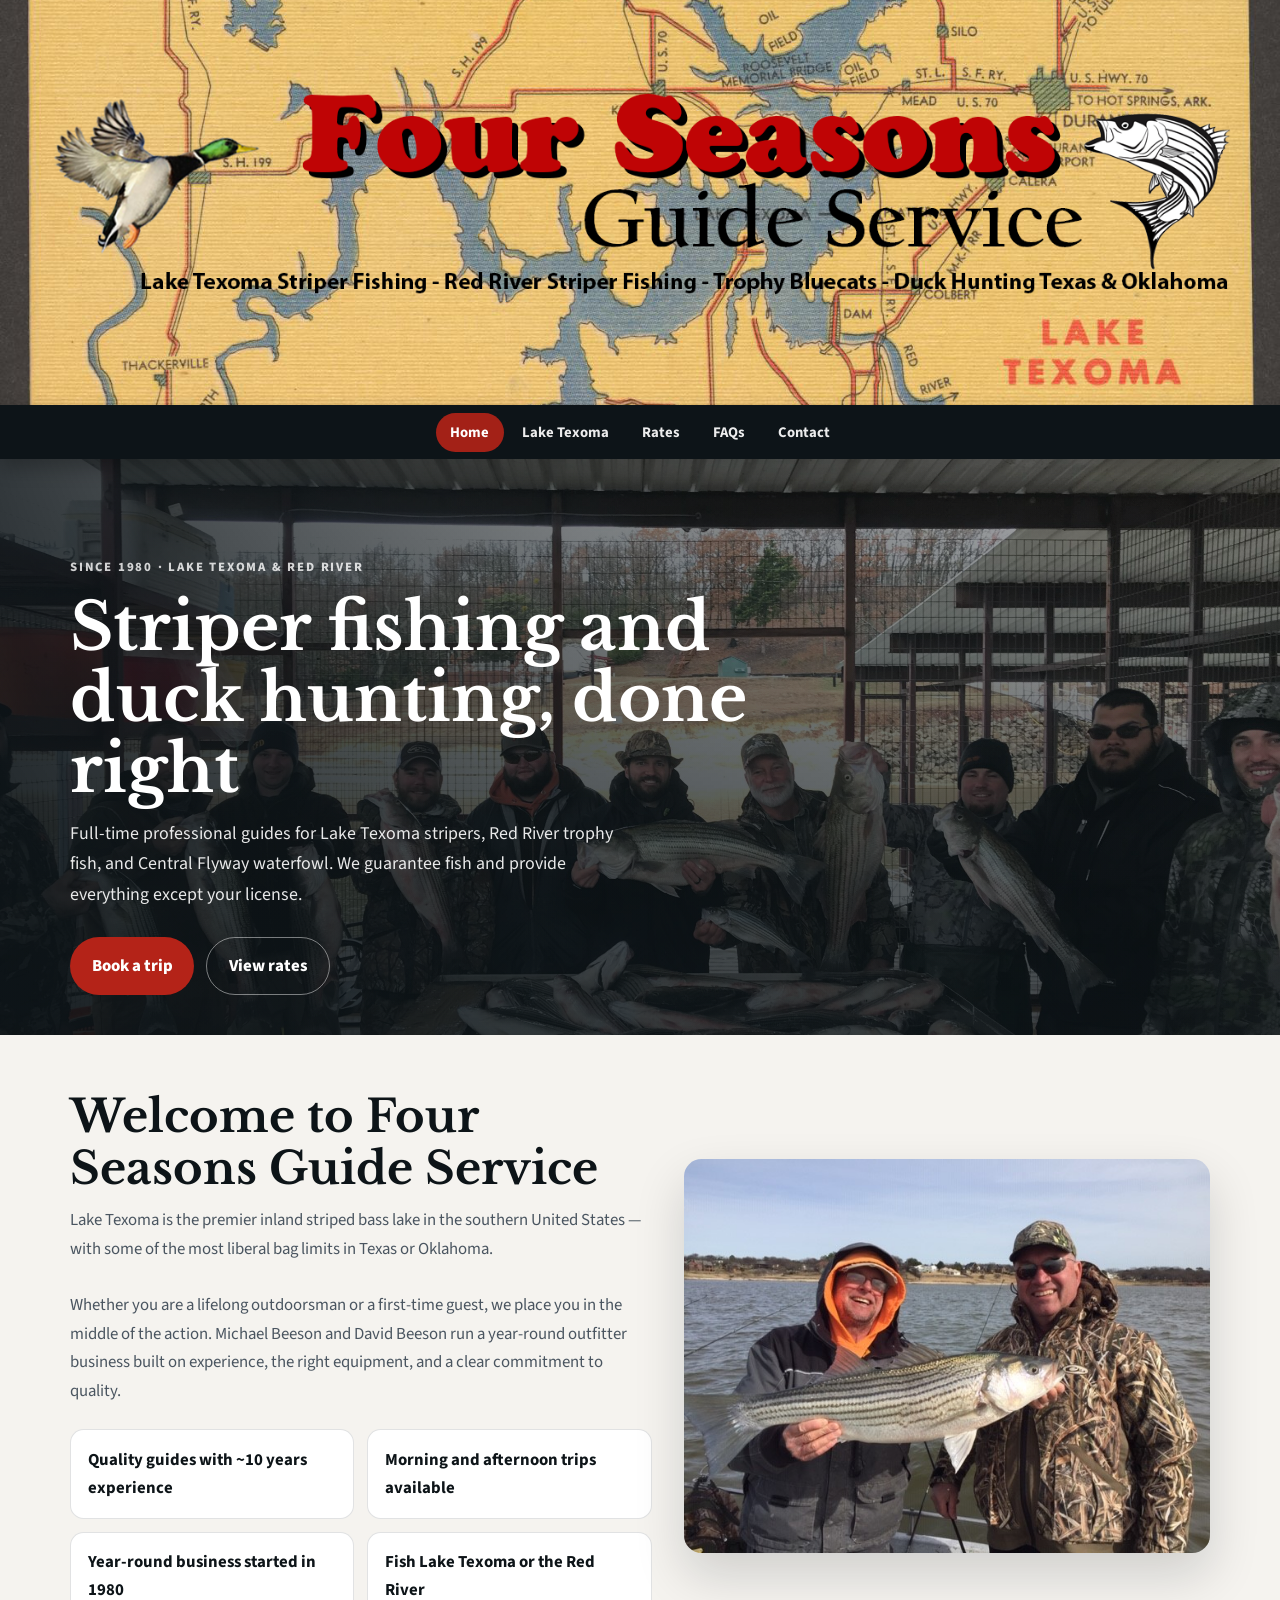
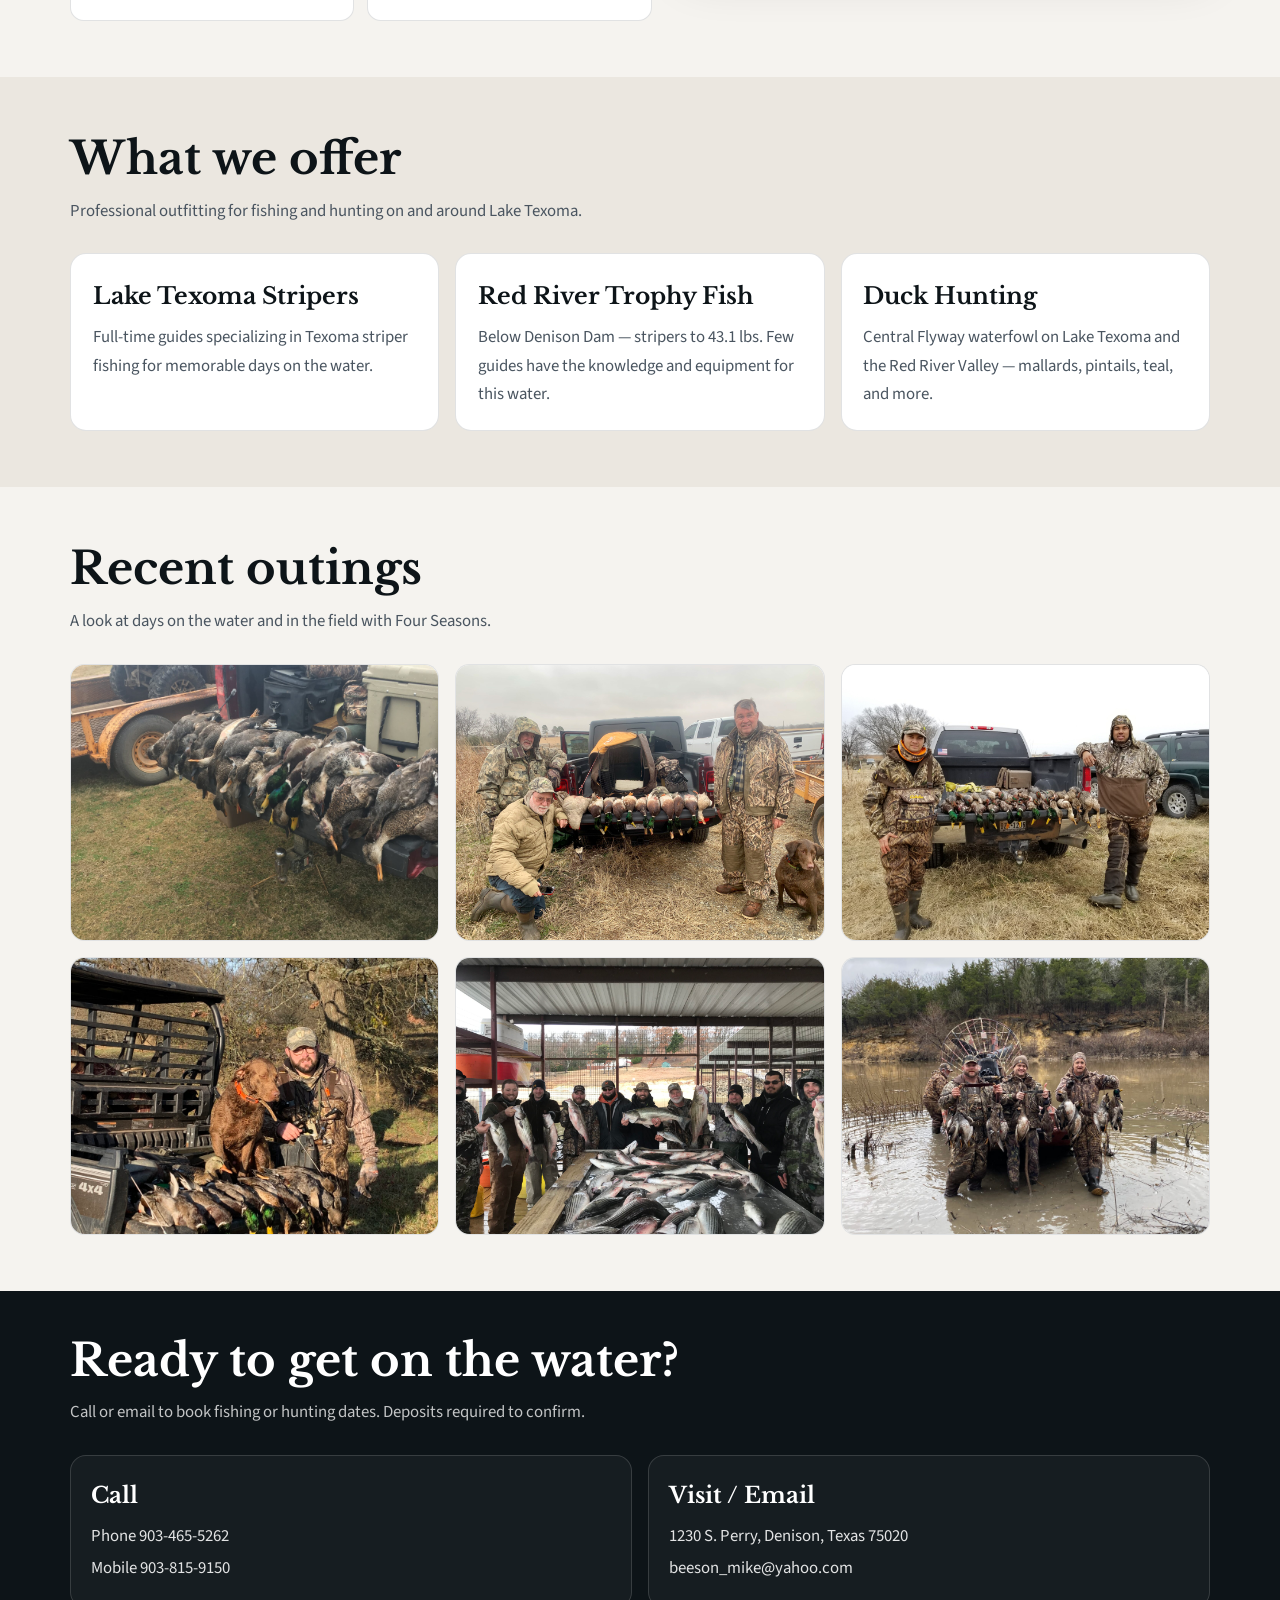
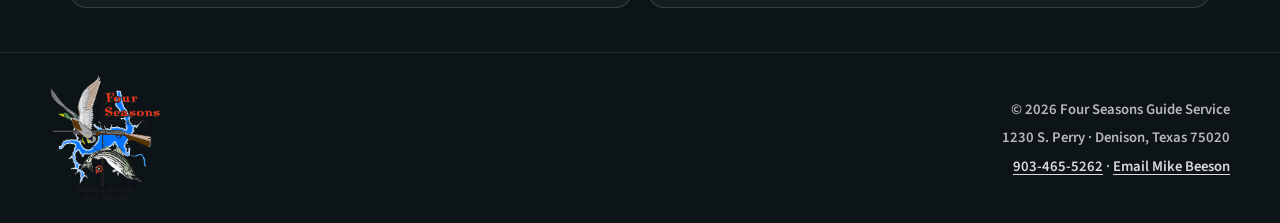
==== index.html @ 08b0959f "Switch the hero to the striper catch photo with natural headroom. The hunt group shot had faces too " ====
<!DOCTYPE html>
<html lang="en">
<head>
  <meta charset="UTF-8" />
  <meta name="viewport" content="width=device-width, initial-scale=1" />
  <title>Four Seasons Guide Service | Lake Texoma Striper Fishing</title>
  <meta name="description" content="Professional Lake Texoma striper fishing, Red River trips, trophy bluecats, and duck hunting with Four Seasons Guide Service." />
  <link rel="icon" href="images/brand/logo.png" />
  <link rel="preconnect" href="https://fonts.googleapis.com" />
  <link rel="preconnect" href="https://fonts.gstatic.com" crossorigin />
  <link href="https://fonts.googleapis.com/css2?family=Libre+Baskerville:wght@400;700&family=Source+Sans+3:wght@400;600;700;800&display=swap" rel="stylesheet" />
  <link rel="stylesheet" href="css/styles.css" />
  
</head>
<body>
    <div class="top-banner">
    <a class="header-banner" href="index.html" aria-label="Four Seasons Guide Service home">
      <img src="images/brand/Four-Seasons-Banner-Lake-copy.png" alt="Four Seasons Guide Service — Lake Texoma striper fishing, Red River, trophy bluecats, and duck hunting" />
    </a>
  </div>
  <header class="site-header">
    <div class="nav-wrap">

      <button class="nav-toggle" type="button" aria-expanded="false" aria-controls="site-nav">Menu</button>
      <nav id="site-nav" class="site-nav" aria-label="Primary">
        <a href="index.html" aria-current="page">Home</a>
<a href="lake-texoma.html">Lake Texoma</a>
<a href="rates.html">Rates</a>
<a href="faqs.html">FAQs</a>
<a href="contact.html">Contact</a>
      </nav>
    </div>
  </header>
  <main>
    <section class="hero">
      <div class="hero-media" aria-hidden="true">
        <img src="images/gallery/IMG_2172.jpg" alt="" />
      </div>
      <div class="hero-inner">
        <p class="eyebrow">Since 1980 · Lake Texoma &amp; Red River</p>
        <h1>Striper fishing and duck hunting, done right</h1>
        <p class="lede">
          Full-time professional guides for Lake Texoma stripers, Red River trophy fish,
          and Central Flyway waterfowl. We guarantee fish and provide everything except your license.
        </p>
        <div class="btn-row">
          <a class="btn btn-primary" href="contact.html">Book a trip</a>
          <a class="btn btn-ghost" href="rates.html">View rates</a>
        </div>
      </div>
    </section>

    <section class="section">
      <div class="split">
        <div>
          <div class="section-head">
            <h2>Welcome to Four Seasons Guide Service</h2>
            <p>
              Lake Texoma is the premier inland striped bass lake in the southern United States —
              with some of the most liberal bag limits in Texas or Oklahoma.
            </p>
          </div>
          <div class="prose">
            <p>
              Whether you are a lifelong outdoorsman or a first-time guest, we place you in the middle
              of the action. Michael Beeson and David Beeson run a year-round outfitter business built
              on experience, the right equipment, and a clear commitment to quality.
            </p>
          </div>
          <ul class="facts" style="margin-top:1.5rem;">
            <li>Quality guides with ~10 years experience</li>
            <li>Morning and afternoon trips available</li>
            <li>Year-round business started in 1980</li>
            <li>Fish Lake Texoma or the Red River</li>
          </ul>
        </div>
        <img src="images/gallery/Savid-Steve-and-the-15-lb-Stripper-1-8-19.jpg" alt="Anglers with a Lake Texoma striped bass" />
      </div>
    </section>

    <section class="band">
      <div class="section">
        <div class="section-head">
          <h2>What we offer</h2>
          <p>Professional outfitting for fishing and hunting on and around Lake Texoma.</p>
        </div>
        <div class="card-grid">
          <article class="card">
            <h3>Lake Texoma Stripers</h3>
            <p>Full-time guides specializing in Texoma striper fishing for memorable days on the water.</p>
          </article>
          <article class="card">
            <h3>Red River Trophy Fish</h3>
            <p>Below Denison Dam — stripers to 43.1 lbs. Few guides have the knowledge and equipment for this water.</p>
          </article>
          <article class="card">
            <h3>Duck Hunting</h3>
            <p>Central Flyway waterfowl on Lake Texoma and the Red River Valley — mallards, pintails, teal, and more.</p>
          </article>
        </div>
      </div>
    </section>

    <section class="section">
      <div class="section-head">
        <h2>Recent outings</h2>
        <p>A look at days on the water and in the field with Four Seasons.</p>
      </div>
      <div class="gallery-grid">
        <figure class="gallery-item"><img src="images/gallery/IMG_2741.jpg" alt="Duck harvest on a truck tailgate" /></figure>
        <figure class="gallery-item"><img src="images/gallery/IMG_2720.jpg" alt="Hunters with ducks and retrieving dog" /></figure>
        <figure class="gallery-item"><img src="images/gallery/20171230_110635.jpg" alt="Successful mallard hunt with guides" /></figure>
        <figure class="gallery-item"><img src="images/gallery/IMG_2647.jpg" alt="Four Seasons guided outing" /></figure>
        <figure class="gallery-item"><img src="images/gallery/IMG_2172.jpg" alt="Fishing and hunting clients on a trip" /></figure>
        <figure class="gallery-item"><img src="images/gallery/IMG_2254.jpg" alt="Clients during a guided adventure" /></figure>
      </div>
    </section>

    <section class="contact-band">
      <div class="section">
        <div class="section-head">
          <h2>Ready to get on the water?</h2>
          <p>Call or email to book fishing or hunting dates. Deposits required to confirm.</p>
        </div>
        <div class="contact-grid">
          <div class="contact-card">
            <h3>Call</h3>
            <a href="tel:+19034655262">Phone 903-465-5262</a>
            <a href="tel:+19038159150">Mobile 903-815-9150</a>
          </div>
          <div class="contact-card">
            <h3>Visit / Email</h3>
            <p>1230 S. Perry, Denison, Texas 75020</p>
            <a href="mailto:beeson_mike@yahoo.com">beeson_mike@yahoo.com</a>
          </div>
        </div>
      </div>
    </section>

  </main>
  <footer class="site-footer">
    <div class="footer-inner">
      <a class="footer-brand" href="index.html" aria-label="Four Seasons Guide Service home">
        <img src="images/brand/logo.png" alt="Four Seasons Guide Service" />
      </a>
      <div class="footer-meta">
        <p>&copy; <span class="year"></span> Four Seasons Guide Service</p>
        <p>1230 S. Perry · Denison, Texas 75020</p>
        <p><a href="tel:+19034655262">903-465-5262</a> · <a href="mailto:beeson_mike@yahoo.com">Email Mike Beeson</a></p>
      </div>
    </div>
  </footer>
  <script src="js/main.js"></script>
  <script>document.querySelectorAll('.year').forEach(el => el.textContent = new Date().getFullYear());</script>
</body>
</html>
---- css/styles.css ----
:root {
  --ink: #0d1418;
  --ink-soft: #4a5560;
  --paper: #f5f3ef;
  --mist: #ebe7e0;
  --lake: #1c4d6e;
  --lake-bright: #2b6f96;
  --reed: #8b5a2b;
  --brand-red: #b42318;
  --line: rgba(13, 20, 24, 0.12);
  --shadow: 0 22px 50px rgba(13, 20, 24, 0.16);
  --font-display: "Libre Baskerville", Georgia, serif;
  --font-body: "Source Sans 3", "Segoe UI", sans-serif;
}

*,
*::before,
*::after { box-sizing: border-box; }

html { scroll-behavior: smooth; }

body {
  margin: 0;
  color: var(--ink);
  background: var(--paper);
  font-family: var(--font-body);
  font-size: 1.05rem;
  line-height: 1.7;
}

img { max-width: 100%; height: auto; display: block; }

a { color: var(--lake); text-underline-offset: 0.18em; }
a:hover { color: var(--brand-red); }

.top-banner {
  background: #1a150e;
  line-height: 0;
}

.header-banner {
  display: block;
  line-height: 0;
}

.header-banner img {
  width: 100%;
  height: auto;
  display: block;
}

.site-header {
  position: sticky;
  top: 0;
  z-index: 40;
  background: var(--ink);
  box-shadow: 0 8px 20px rgba(0, 0, 0, 0.28);
}

.nav-wrap {
  max-width: 1180px;
  margin: 0 auto;
  padding: 0.45rem 1.25rem;
  display: flex;
  align-items: center;
  justify-content: center;
  gap: 1rem;
}

.nav-toggle {
  display: none;
  border: 1px solid rgba(255, 255, 255, 0.4);
  background: rgba(0, 0, 0, 0.45);
  color: white;
  border-radius: 999px;
  padding: 0.45rem 0.9rem;
  font: inherit;
  font-weight: 700;
  cursor: pointer;
}

.site-nav {
  display: flex;
  flex-wrap: wrap;
  gap: 0.25rem;
  align-items: center;
  justify-content: center;
}

.site-nav a {
  color: rgba(255, 255, 255, 0.92);
  text-decoration: none;
  font-size: 0.92rem;
  font-weight: 700;
  padding: 0.45rem 0.9rem;
  border-radius: 999px;
}

.site-nav a:hover,
.site-nav a[aria-current="page"] {
  color: #fff;
  background: rgba(180, 35, 24, 0.9);
}

.hero {
  position: relative;
  min-height: 64vh;
  display: grid;
  align-items: end;
  color: white;
  overflow: hidden;
  background: var(--ink);
}

.hero-media { position: absolute; inset: 0; }

.hero-media img {
  width: 100%;
  height: 100%;
  object-fit: cover;
  object-position: center 42%;
  transform-origin: center 45%;
  animation: slow-zoom 18s ease-out forwards;
}

.hero-media::after {
  content: "";
  position: absolute;
  inset: 0;
  background:
    linear-gradient(90deg, rgba(13, 20, 24, 0.82) 0%, rgba(13, 20, 24, 0.45) 45%, rgba(13, 20, 24, 0.18) 100%),
    linear-gradient(180deg, rgba(13, 20, 24, 0.12) 0%, rgba(13, 20, 24, 0.72) 100%);
}

.hero-inner {
  position: relative;
  z-index: 1;
  max-width: 1180px;
  width: 100%;
  margin: 0 auto;
  padding: 2.25rem 1.25rem 2.5rem;
  animation: rise 0.9s ease both;
}

.eyebrow {
  margin: 0 0 0.85rem;
  font-size: 0.8rem;
  font-weight: 800;
  letter-spacing: 0.14em;
  text-transform: uppercase;
  color: rgba(255, 255, 255, 0.8);
}

.hero h1 {
  margin: 0 0 0.9rem;
  font-family: var(--font-display);
  font-size: clamp(2.3rem, 5.2vw, 4.1rem);
  line-height: 1.08;
  max-width: 14ch;
}

.hero .lede {
  margin: 0 0 1.7rem;
  max-width: 36rem;
  font-size: 1.12rem;
  color: rgba(255, 255, 255, 0.9);
}

.btn-row { display: flex; flex-wrap: wrap; gap: 0.75rem; }

.btn {
  display: inline-flex;
  align-items: center;
  justify-content: center;
  padding: 0.85rem 1.35rem;
  border-radius: 999px;
  font-weight: 800;
  text-decoration: none;
  transition: transform 0.2s ease, background 0.2s ease;
}

.btn:hover { transform: translateY(-1px); }

.btn-primary {
  background: var(--brand-red);
  color: white;
}

.btn-primary:hover { background: #961d14; color: white; }

.btn-ghost {
  border: 1px solid rgba(255, 255, 255, 0.45);
  color: white;
}

.btn-ghost:hover { background: rgba(255, 255, 255, 0.08); color: white; }

.section {
  max-width: 1180px;
  margin: 0 auto;
  padding: 3.5rem 1.25rem;
}

.band { background: var(--mist); }

.section-head { max-width: 40rem; margin-bottom: 1.75rem; }

.section-head h2,
.page-hero h1 {
  margin: 0 0 0.75rem;
  font-family: var(--font-display);
  font-size: clamp(1.9rem, 3.8vw, 2.8rem);
  line-height: 1.15;
  color: var(--ink);
}

.section-head p,
.page-hero p {
  margin: 0;
  color: var(--ink-soft);
}

.page-hero {
  max-width: 1180px;
  margin: 0 auto;
  padding: 2.25rem 1.25rem 0.75rem;
}

.prose p { margin: 0 0 1.1rem; color: var(--ink-soft); }
.prose p:last-child { margin-bottom: 0; }

.split {
  display: grid;
  grid-template-columns: 1.05fr 0.95fr;
  gap: 2rem;
  align-items: center;
}

.split img {
  width: 100%;
  min-height: 340px;
  object-fit: cover;
  border-radius: 1.1rem;
  box-shadow: var(--shadow);
}

.card-grid,
.gallery-grid,
.rate-grid {
  display: grid;
  gap: 1rem;
}

.card-grid { grid-template-columns: repeat(3, 1fr); }
.gallery-grid { grid-template-columns: repeat(3, 1fr); }
.rate-grid { grid-template-columns: repeat(3, 1fr); }

.card {
  background: white;
  border: 1px solid var(--line);
  border-radius: 1rem;
  padding: 1.35rem;
}

.card h3 {
  margin: 0 0 0.5rem;
  font-family: var(--font-display);
  font-size: 1.45rem;
}

.card p { margin: 0; color: var(--ink-soft); }

.facts {
  display: grid;
  grid-template-columns: repeat(2, 1fr);
  gap: 0.8rem;
  margin: 0;
  padding: 0;
  list-style: none;
}

.facts li {
  background: white;
  border: 1px solid var(--line);
  border-radius: 0.85rem;
  padding: 0.95rem 1.05rem;
  font-weight: 700;
  color: var(--ink);
}

.rate-card {
  background: white;
  border: 1px solid var(--line);
  border-radius: 1rem;
  padding: 1.35rem;
}

.rate-card h3 {
  margin: 0 0 0.75rem;
  font-family: var(--font-display);
  font-size: 1.5rem;
}

.rate-table {
  width: 100%;
  border-collapse: collapse;
  font-size: 0.98rem;
}

.rate-table th,
.rate-table td {
  text-align: left;
  padding: 0.55rem 0;
  border-bottom: 1px solid var(--line);
}

.rate-table th { color: var(--ink-soft); font-weight: 700; }
.rate-table td:last-child,
.rate-table th:last-child { text-align: right; font-weight: 800; }

.gallery-item {
  margin: 0;
  overflow: hidden;
  border-radius: 0.9rem;
  border: 1px solid var(--line);
  background: white;
}

.gallery-item img {
  width: 100%;
  aspect-ratio: 4 / 3;
  object-fit: cover;
}

.contact-band {
  background: var(--ink);
  color: white;
}

.contact-band .section {
  padding-top: 2.75rem;
  padding-bottom: 2.75rem;
}

.contact-band .section-head h2 { color: white; }
.contact-band .section-head p { color: rgba(255, 255, 255, 0.75); }

.contact-grid {
  display: grid;
  grid-template-columns: repeat(2, 1fr);
  gap: 1rem;
}

.contact-card {
  border: 1px solid rgba(255, 255, 255, 0.14);
  border-radius: 1rem;
  padding: 1.25rem;
  background: rgba(255, 255, 255, 0.04);
}

.contact-card h3 {
  margin: 0 0 0.5rem;
  font-family: var(--font-display);
  font-size: 1.4rem;
}

.contact-card a,
.contact-card p {
  display: block;
  margin: 0.25rem 0;
  color: rgba(255, 255, 255, 0.88);
  text-decoration: none;
}

.contact-card a:hover { color: #ffb4ae; }

.site-footer {
  background: var(--ink);
  color: rgba(255, 255, 255, 0.7);
  padding: 1.35rem 1.25rem;
  border-top: 1px solid rgba(255, 255, 255, 0.08);
}

.footer-inner {
  max-width: 1180px;
  margin: 0 auto;
  display: flex;
  flex-wrap: wrap;
  align-items: center;
  justify-content: space-between;
  gap: 1rem;
}

.footer-brand img {
  width: min(110px, 42vw);
  height: auto;
}

.footer-meta {
  text-align: right;
  font-size: 0.92rem;
  font-weight: 600;
}

.footer-meta p { margin: 0.2rem 0; }
.footer-meta a { color: rgba(255, 255, 255, 0.85); }

.note {
  margin-top: 1.25rem;
  color: var(--ink-soft);
  font-size: 0.95rem;
}

@keyframes rise {
  from { opacity: 0; transform: translateY(16px); }
  to { opacity: 1; transform: translateY(0); }
}

@keyframes slow-zoom {
  from { transform: scale(1); }
  to { transform: scale(1.04); }
}

@media (max-width: 960px) {
  .split,
  .card-grid,
  .gallery-grid,
  .rate-grid,
  .contact-grid,
  .facts { grid-template-columns: 1fr; }
}

@media (max-width: 720px) {
  .nav-toggle { display: inline-flex; }
  .nav-wrap { justify-content: flex-end; }
  .site-nav {
    display: none;
    width: 100%;
    flex-direction: column;
    align-items: stretch;
    gap: 0.35rem;
    padding: 0.35rem 0 0.15rem;
  }
  .site-nav.is-open { display: flex; }
  .site-nav a { border-radius: 0.55rem; text-align: center; }
  .footer-meta { text-align: left; }
  .hero-inner { padding: 1.75rem 1.15rem 2rem; }
  .hero { min-height: 56vh; }
}
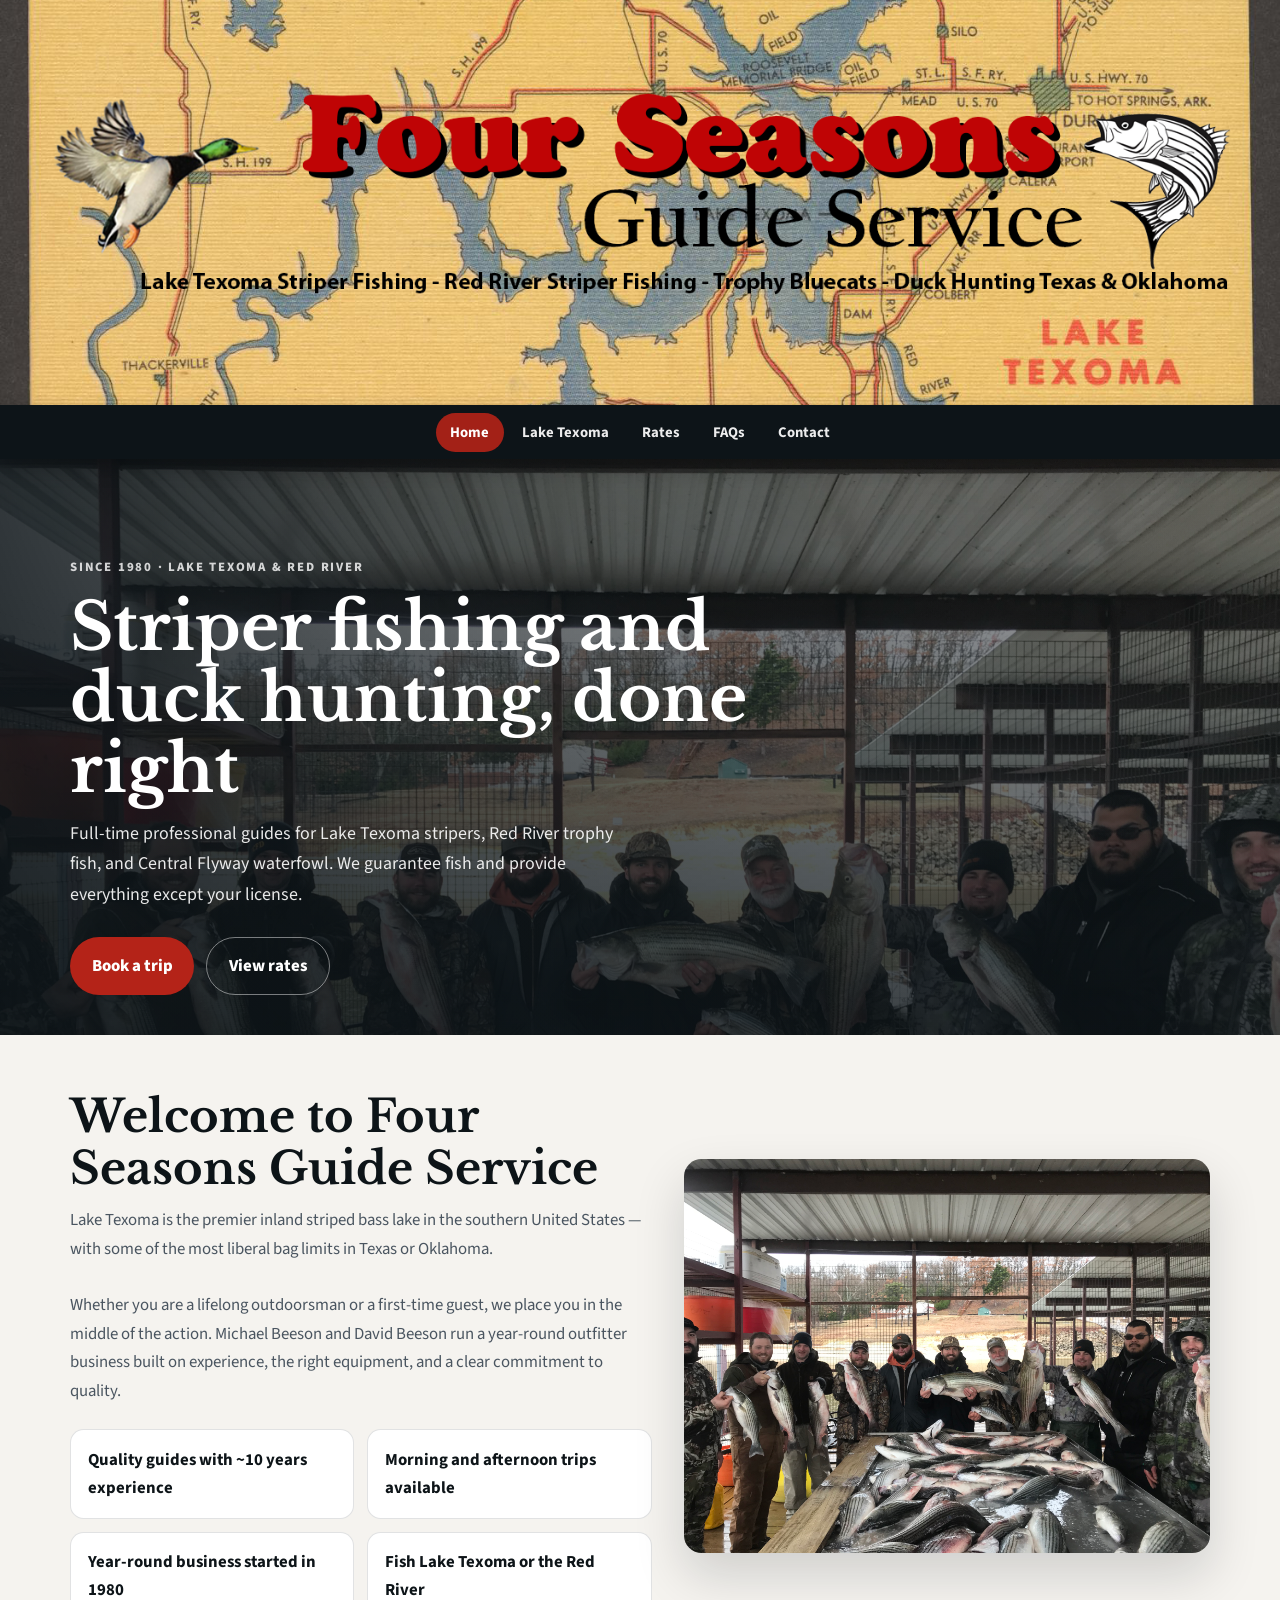
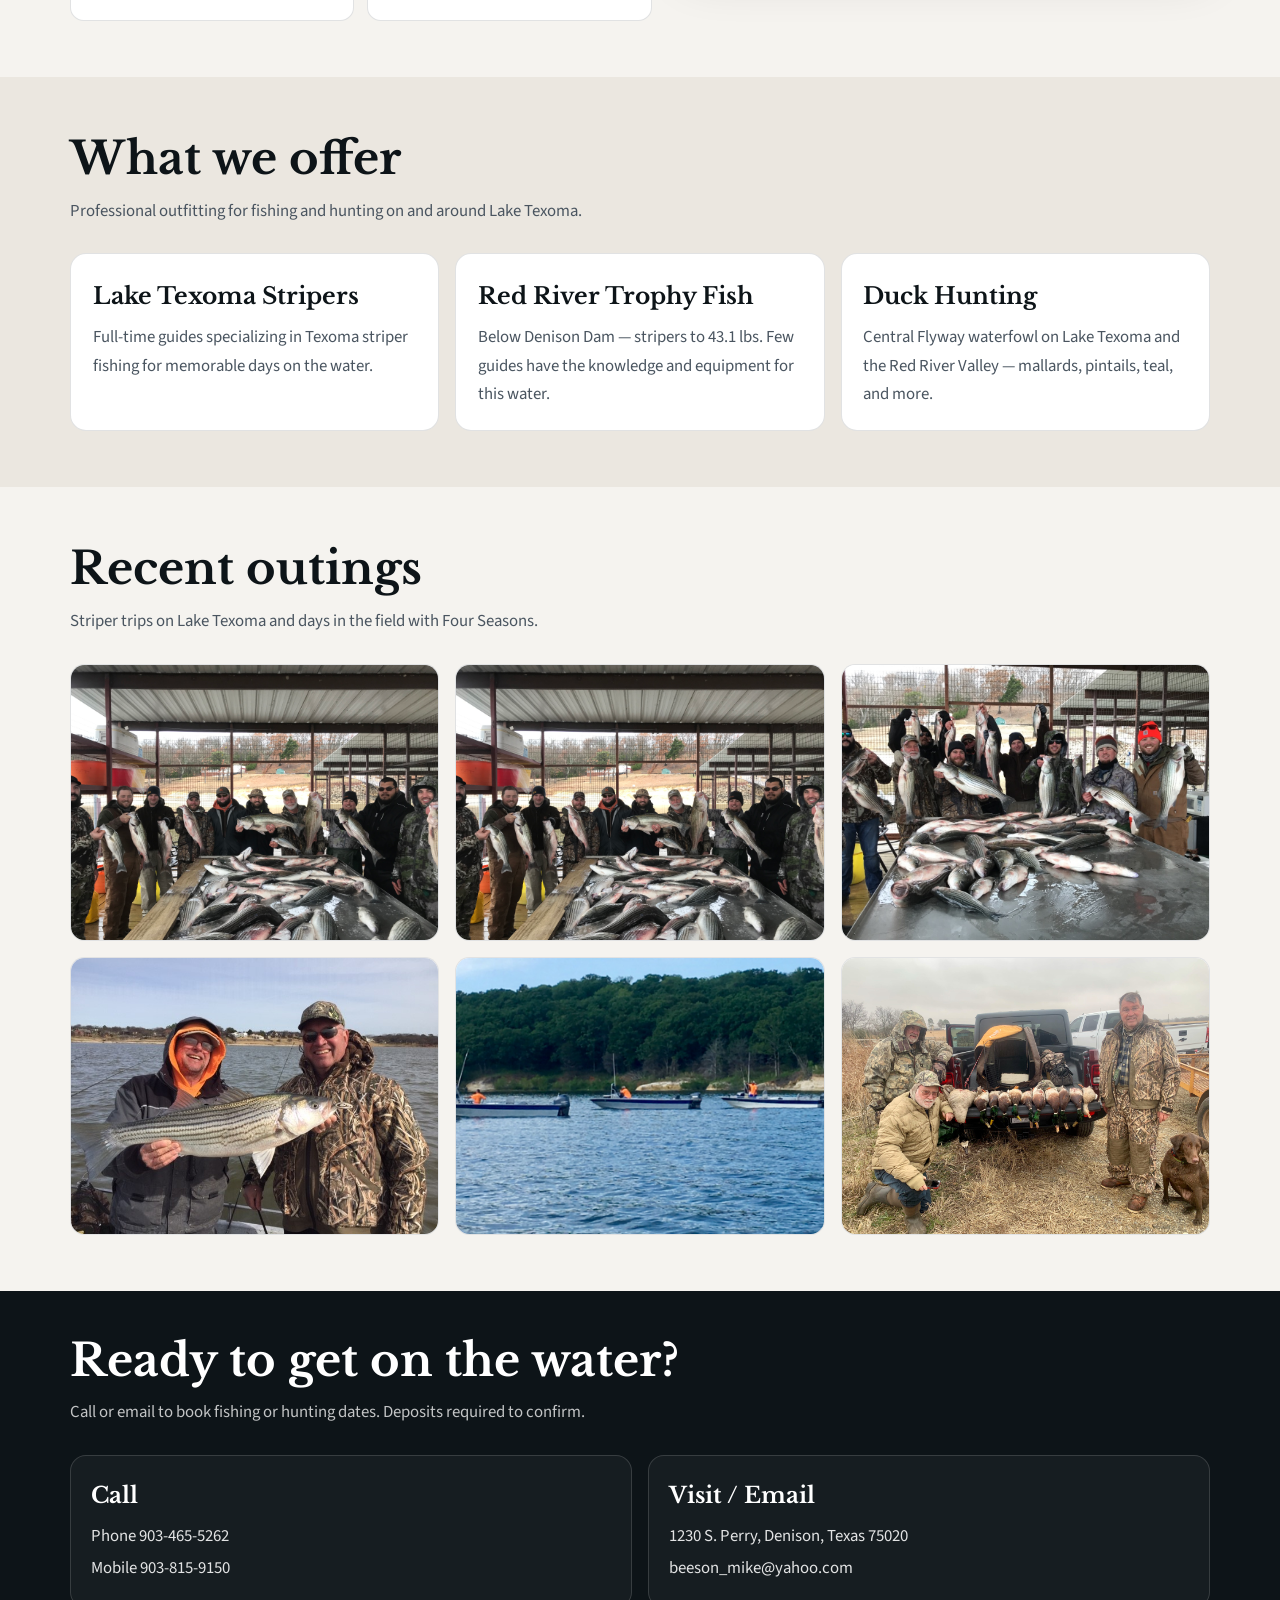
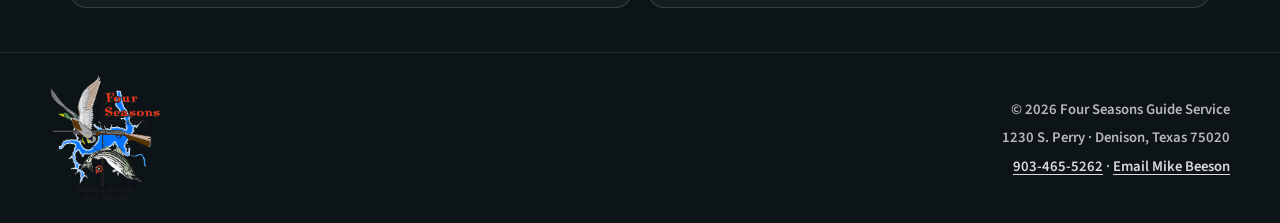
==== commit bf885a91: "Feature fishing photos from the live site across key pages. Refresh full-res striper shots and lead " ====
--- a/index.html
+++ b/index.html
@@ -74,7 +74,7 @@
             <li>Fish Lake Texoma or the Red River</li>
           </ul>
         </div>
-        <img src="images/gallery/Savid-Steve-and-the-15-lb-Stripper-1-8-19.jpg" alt="Anglers with a Lake Texoma striped bass" />
+        <img src="images/gallery/IMG_2172-2.jpg" alt="Guided Lake Texoma striper catch at the cleaning station" />
       </div>
     </section>
 
@@ -104,15 +104,15 @@
     <section class="section">
       <div class="section-head">
         <h2>Recent outings</h2>
-        <p>A look at days on the water and in the field with Four Seasons.</p>
+        <p>Striper trips on Lake Texoma and days in the field with Four Seasons.</p>
       </div>
       <div class="gallery-grid">
-        <figure class="gallery-item"><img src="images/gallery/IMG_2741.jpg" alt="Duck harvest on a truck tailgate" /></figure>
-        <figure class="gallery-item"><img src="images/gallery/IMG_2720.jpg" alt="Hunters with ducks and retrieving dog" /></figure>
-        <figure class="gallery-item"><img src="images/gallery/20171230_110635.jpg" alt="Successful mallard hunt with guides" /></figure>
-        <figure class="gallery-item"><img src="images/gallery/IMG_2647.jpg" alt="Four Seasons guided outing" /></figure>
-        <figure class="gallery-item"><img src="images/gallery/IMG_2172.jpg" alt="Fishing and hunting clients on a trip" /></figure>
-        <figure class="gallery-item"><img src="images/gallery/IMG_2254.jpg" alt="Clients during a guided adventure" /></figure>
+        <figure class="gallery-item"><img src="images/gallery/IMG_2172-1.jpg" alt="Group striper catch with Four Seasons guides" /></figure>
+        <figure class="gallery-item"><img src="images/gallery/IMG_2172-2.jpg" alt="Lake Texoma striped bass on the cleaning table" /></figure>
+        <figure class="gallery-item"><img src="images/gallery/IMG_2173.jpg" alt="Anglers holding up Texoma stripers" /></figure>
+        <figure class="gallery-item"><img src="images/gallery/Savid-Steve-and-the-15-lb-Stripper-1-8-19.jpg" alt="Trophy Lake Texoma striped bass in the boat" /></figure>
+        <figure class="gallery-item"><img src="images/gallery/IMG_1425.jpg" alt="Guide boats running on Lake Texoma" /></figure>
+        <figure class="gallery-item"><img src="images/gallery/IMG_2720.jpg" alt="Duck hunt with Four Seasons guides" /></figure>
       </div>
     </section>
 
--- a/css/styles.css
+++ b/css/styles.css
@@ -118,8 +118,8 @@
   width: 100%;
   height: 100%;
   object-fit: cover;
-  object-position: center 42%;
-  transform-origin: center 45%;
+  object-position: center 18%;
+  transform-origin: center 20%;
   animation: slow-zoom 18s ease-out forwards;
 }
 
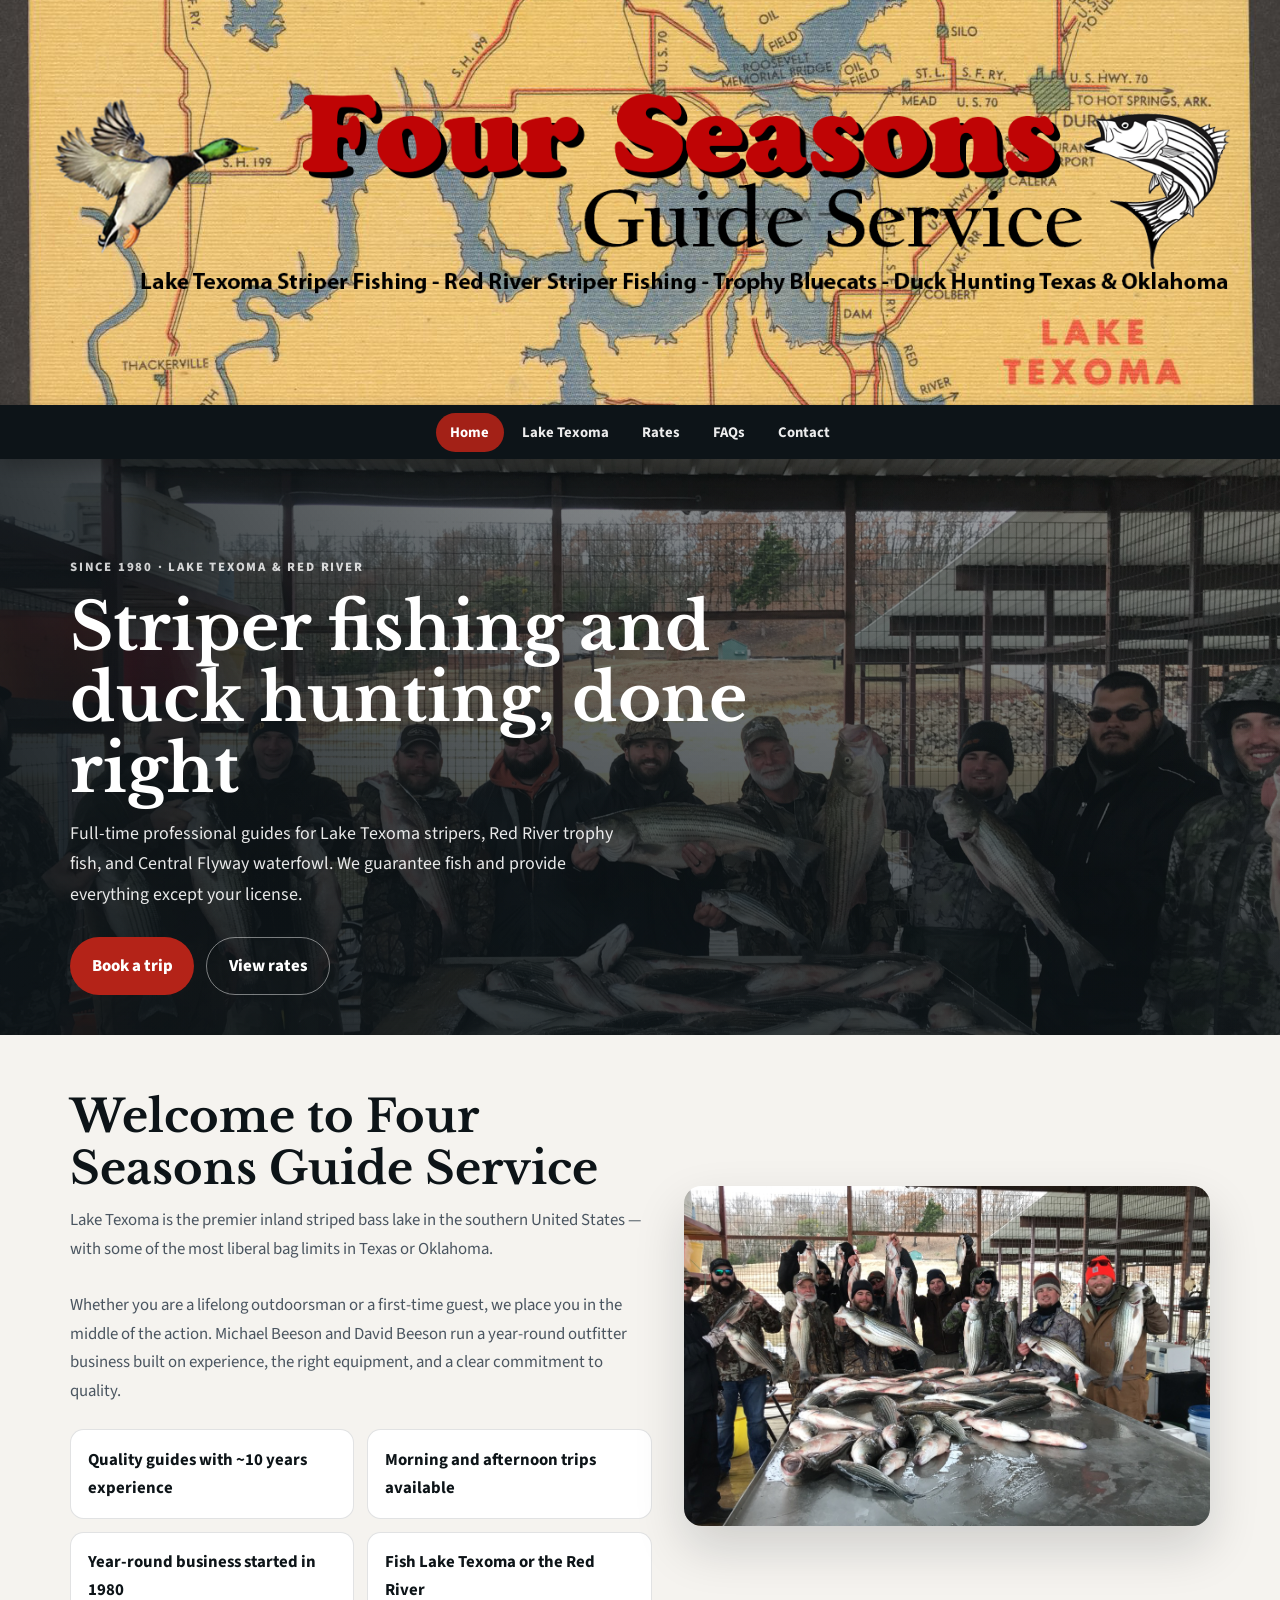
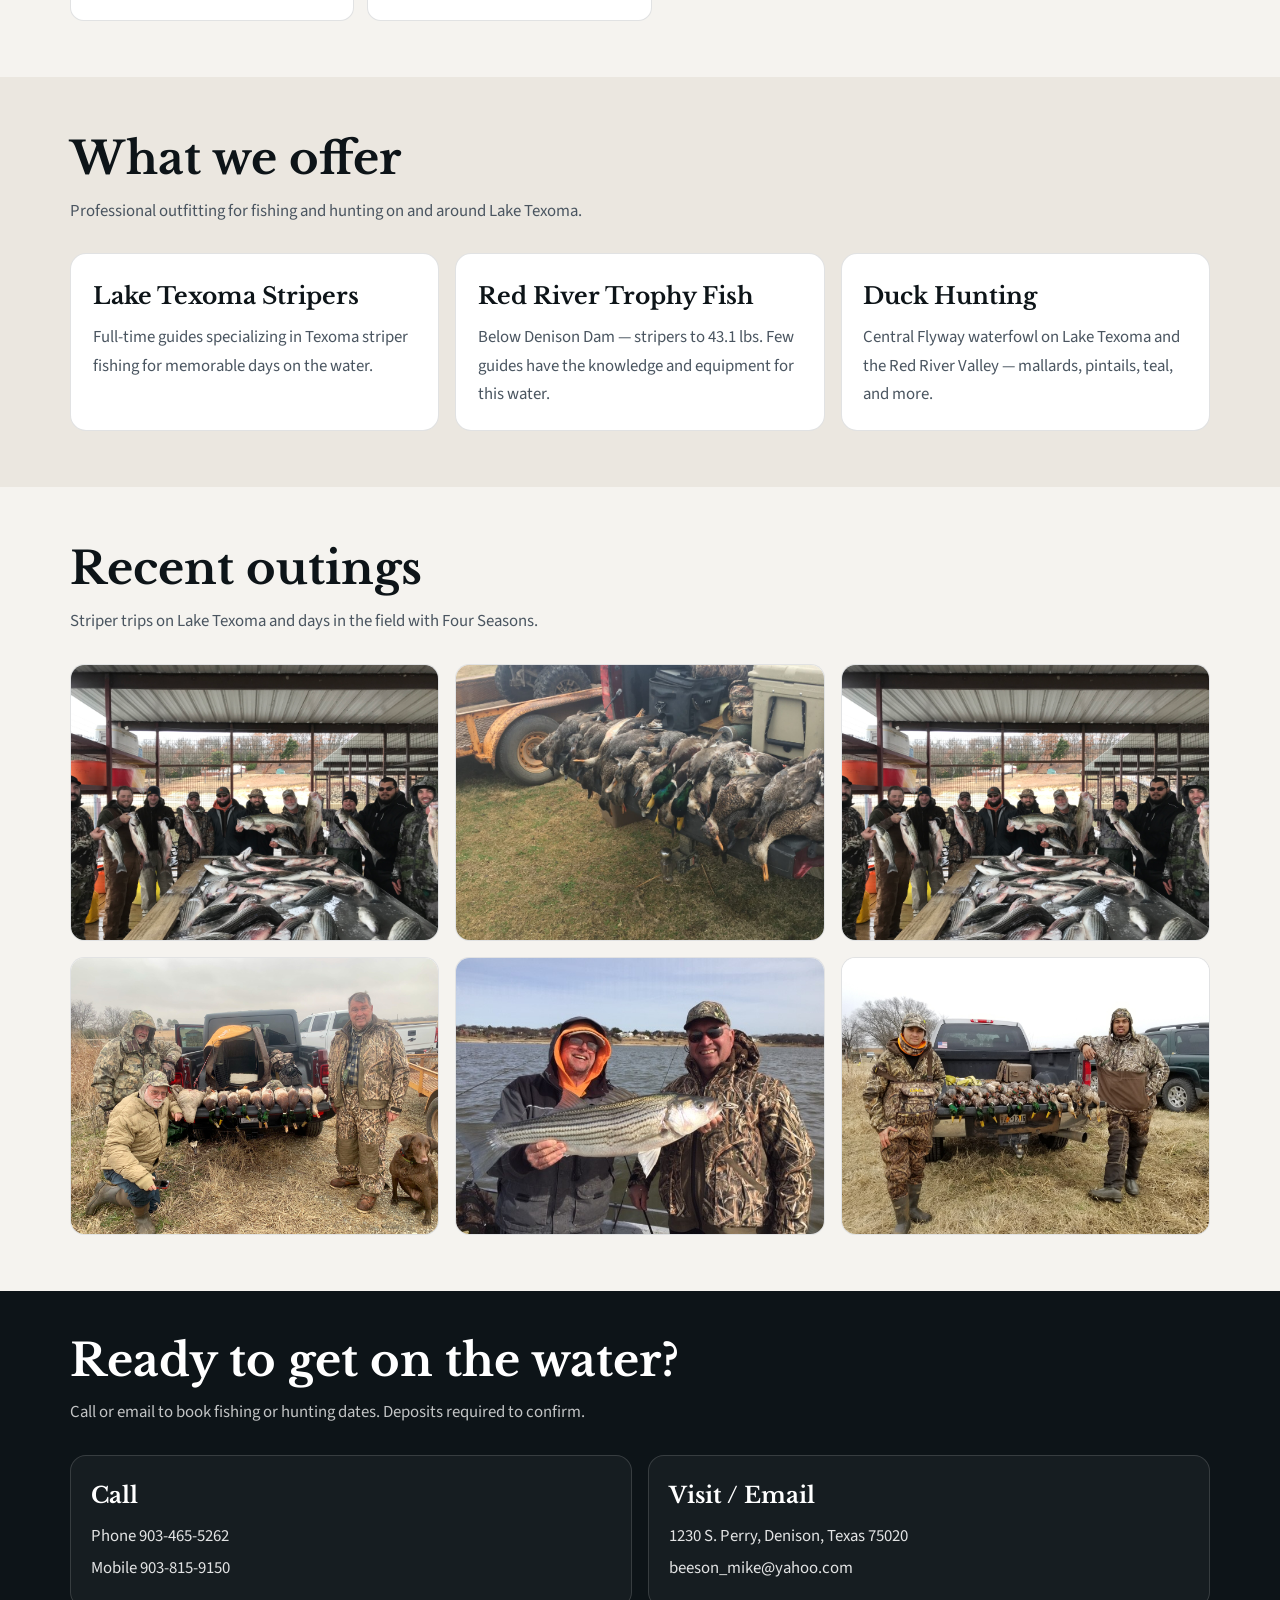
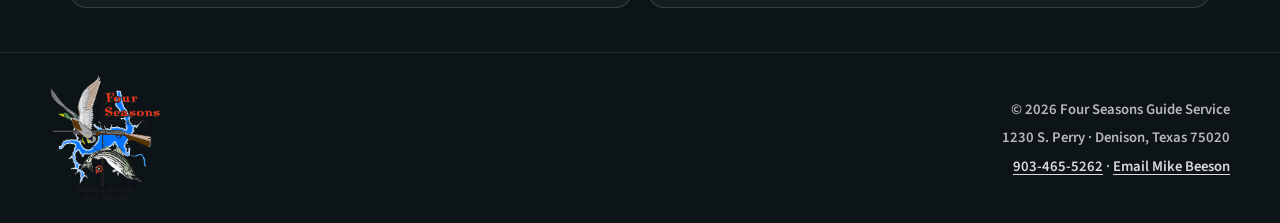
==== commit abec7ec9: "Use a different striper catch under the hero and balance the gallery. Swap the welcome photo to IMG_" ====
--- a/index.html
+++ b/index.html
@@ -74,7 +74,7 @@
             <li>Fish Lake Texoma or the Red River</li>
           </ul>
         </div>
-        <img src="images/gallery/IMG_2172-2.jpg" alt="Guided Lake Texoma striper catch at the cleaning station" />
+        <img src="images/gallery/IMG_2173.jpg" alt="Guided Lake Texoma striper catch piled on the cleaning table" />
       </div>
     </section>
 
@@ -108,11 +108,11 @@
       </div>
       <div class="gallery-grid">
         <figure class="gallery-item"><img src="images/gallery/IMG_2172-1.jpg" alt="Group striper catch with Four Seasons guides" /></figure>
+        <figure class="gallery-item"><img src="images/gallery/IMG_2741.jpg" alt="Duck harvest on a truck tailgate" /></figure>
         <figure class="gallery-item"><img src="images/gallery/IMG_2172-2.jpg" alt="Lake Texoma striped bass on the cleaning table" /></figure>
-        <figure class="gallery-item"><img src="images/gallery/IMG_2173.jpg" alt="Anglers holding up Texoma stripers" /></figure>
+        <figure class="gallery-item"><img src="images/gallery/IMG_2720.jpg" alt="Hunters with ducks and retrieving dog" /></figure>
         <figure class="gallery-item"><img src="images/gallery/Savid-Steve-and-the-15-lb-Stripper-1-8-19.jpg" alt="Trophy Lake Texoma striped bass in the boat" /></figure>
-        <figure class="gallery-item"><img src="images/gallery/IMG_1425.jpg" alt="Guide boats running on Lake Texoma" /></figure>
-        <figure class="gallery-item"><img src="images/gallery/IMG_2720.jpg" alt="Duck hunt with Four Seasons guides" /></figure>
+        <figure class="gallery-item"><img src="images/gallery/20171230_110635.jpg" alt="Successful mallard hunt with guides" /></figure>
       </div>
     </section>
 
--- a/css/styles.css
+++ b/css/styles.css
@@ -118,8 +118,8 @@
   width: 100%;
   height: 100%;
   object-fit: cover;
-  object-position: center 18%;
-  transform-origin: center 20%;
+  object-position: center 46%;
+  transform-origin: center 48%;
   animation: slow-zoom 18s ease-out forwards;
 }
 
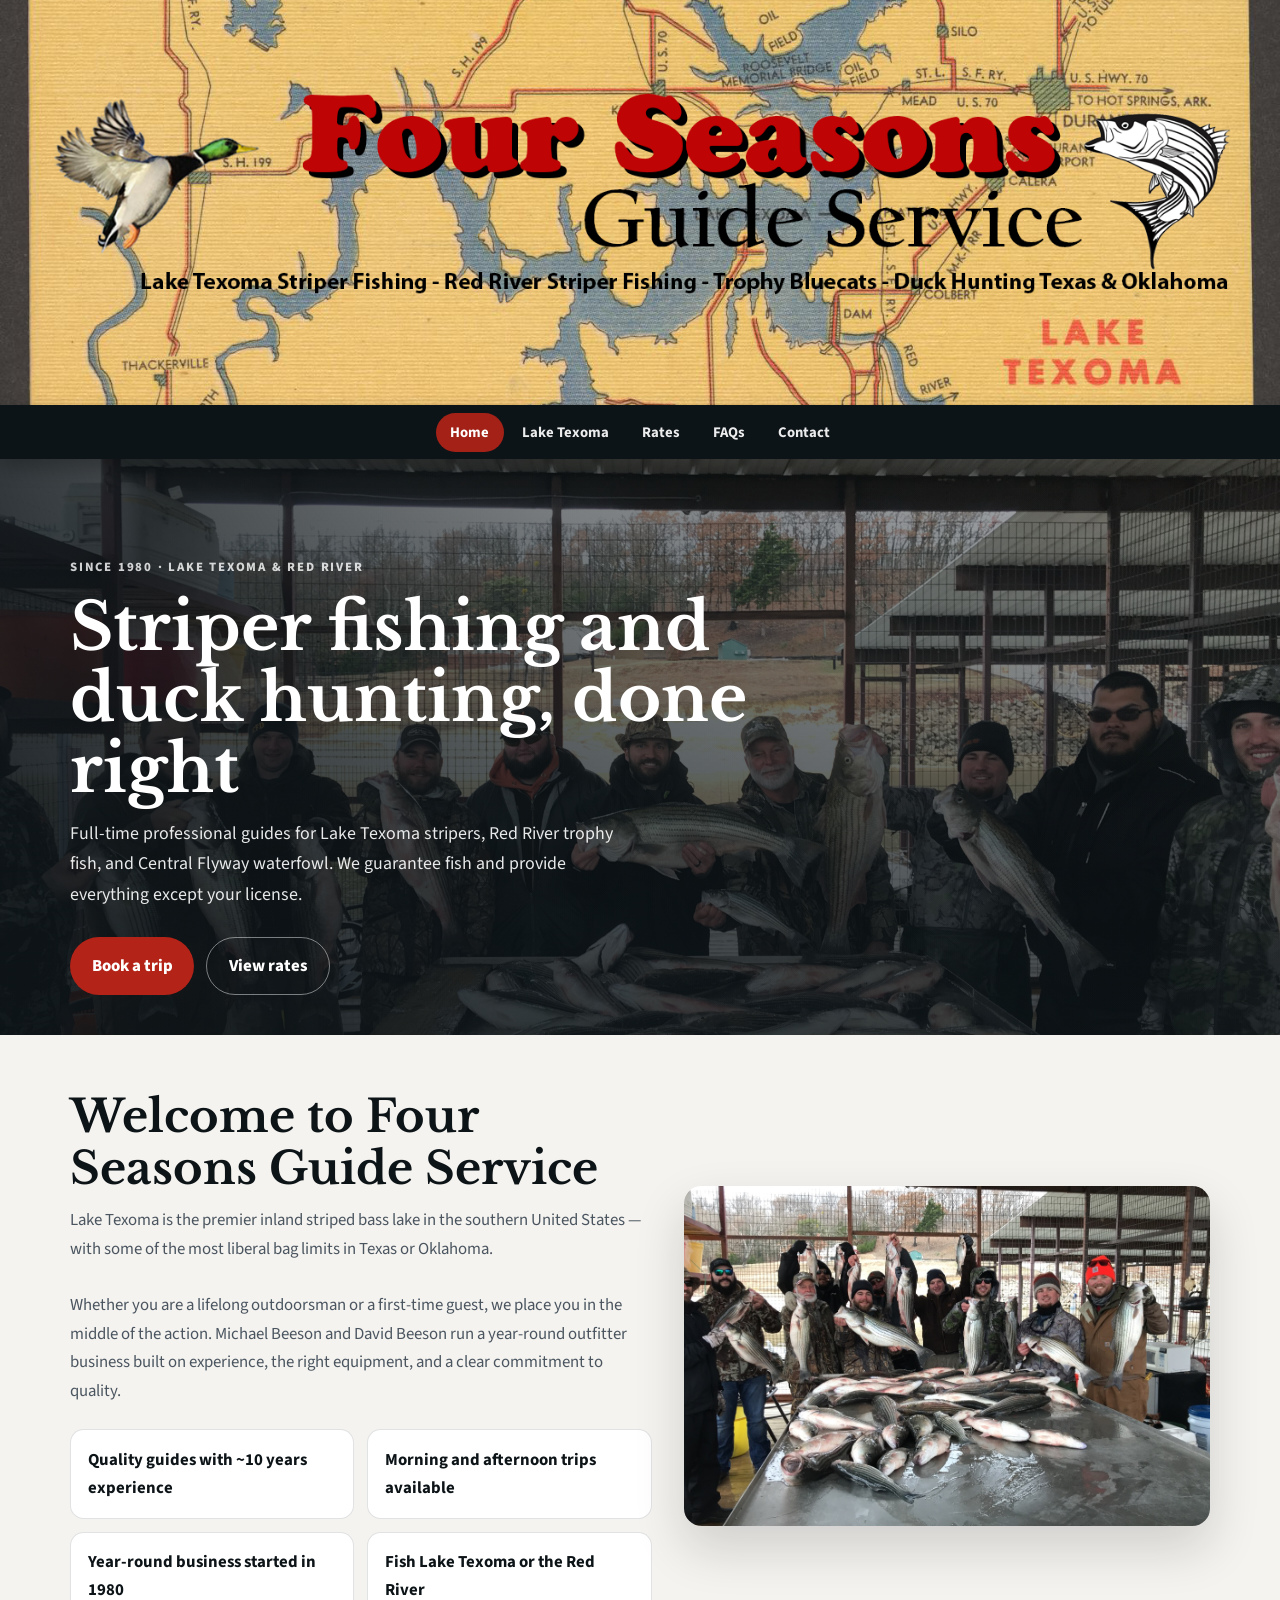
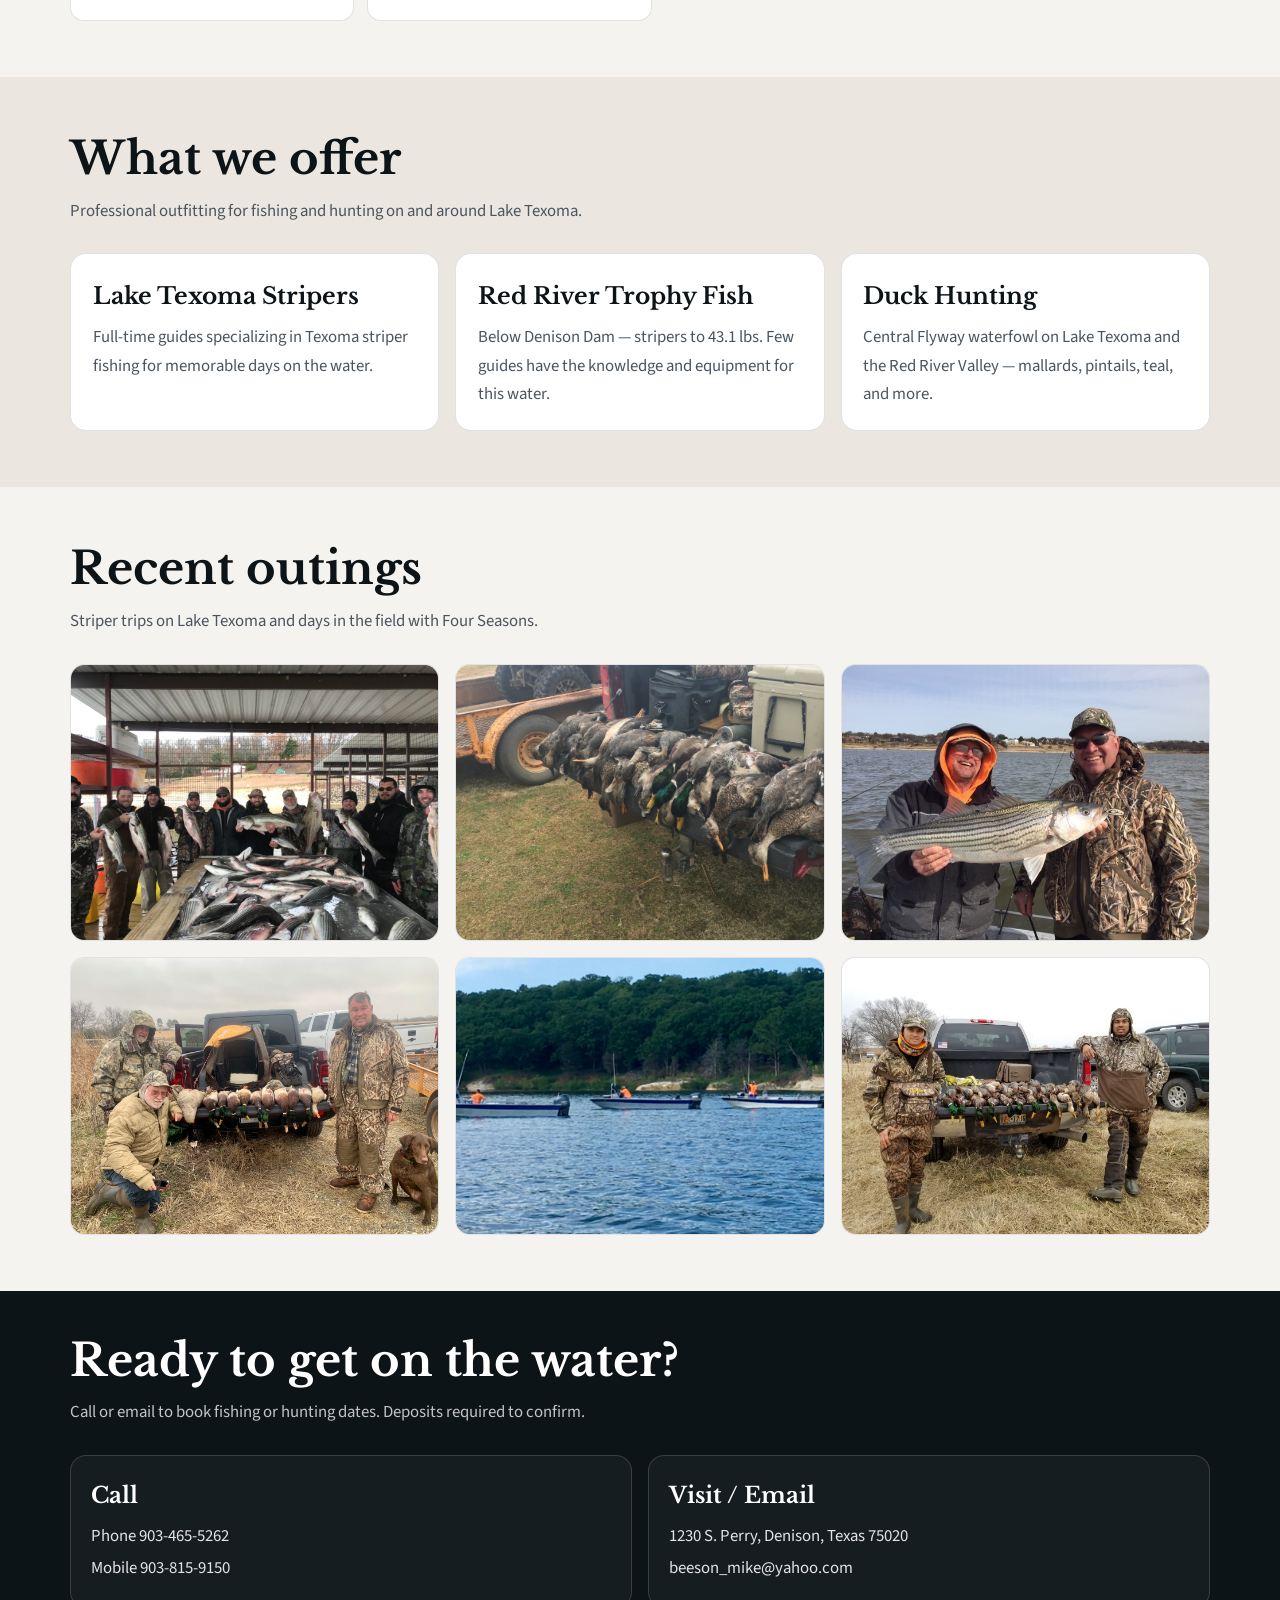
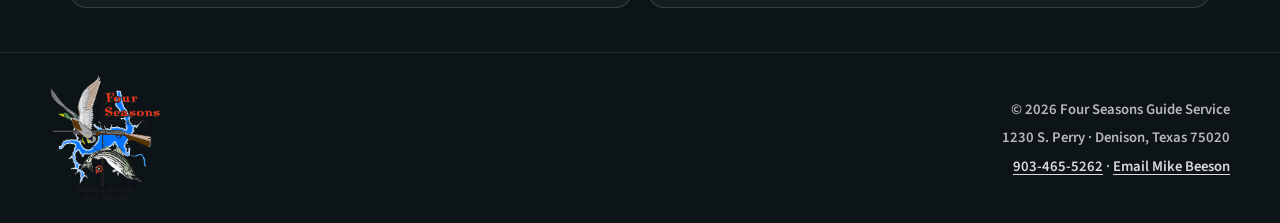
==== commit 19265139: "Remove the duplicate striper shot from Recent Outings. Keep three distinct fishing images alongside " ====
--- a/index.html
+++ b/index.html
@@ -109,9 +109,9 @@
       <div class="gallery-grid">
         <figure class="gallery-item"><img src="images/gallery/IMG_2172-1.jpg" alt="Group striper catch with Four Seasons guides" /></figure>
         <figure class="gallery-item"><img src="images/gallery/IMG_2741.jpg" alt="Duck harvest on a truck tailgate" /></figure>
-        <figure class="gallery-item"><img src="images/gallery/IMG_2172-2.jpg" alt="Lake Texoma striped bass on the cleaning table" /></figure>
+        <figure class="gallery-item"><img src="images/gallery/Savid-Steve-and-the-15-lb-Stripper-1-8-19.jpg" alt="Trophy Lake Texoma striped bass in the boat" /></figure>
         <figure class="gallery-item"><img src="images/gallery/IMG_2720.jpg" alt="Hunters with ducks and retrieving dog" /></figure>
-        <figure class="gallery-item"><img src="images/gallery/Savid-Steve-and-the-15-lb-Stripper-1-8-19.jpg" alt="Trophy Lake Texoma striped bass in the boat" /></figure>
+        <figure class="gallery-item"><img src="images/gallery/IMG_1425.jpg" alt="Guide boats running on Lake Texoma" /></figure>
         <figure class="gallery-item"><img src="images/gallery/20171230_110635.jpg" alt="Successful mallard hunt with guides" /></figure>
       </div>
     </section>
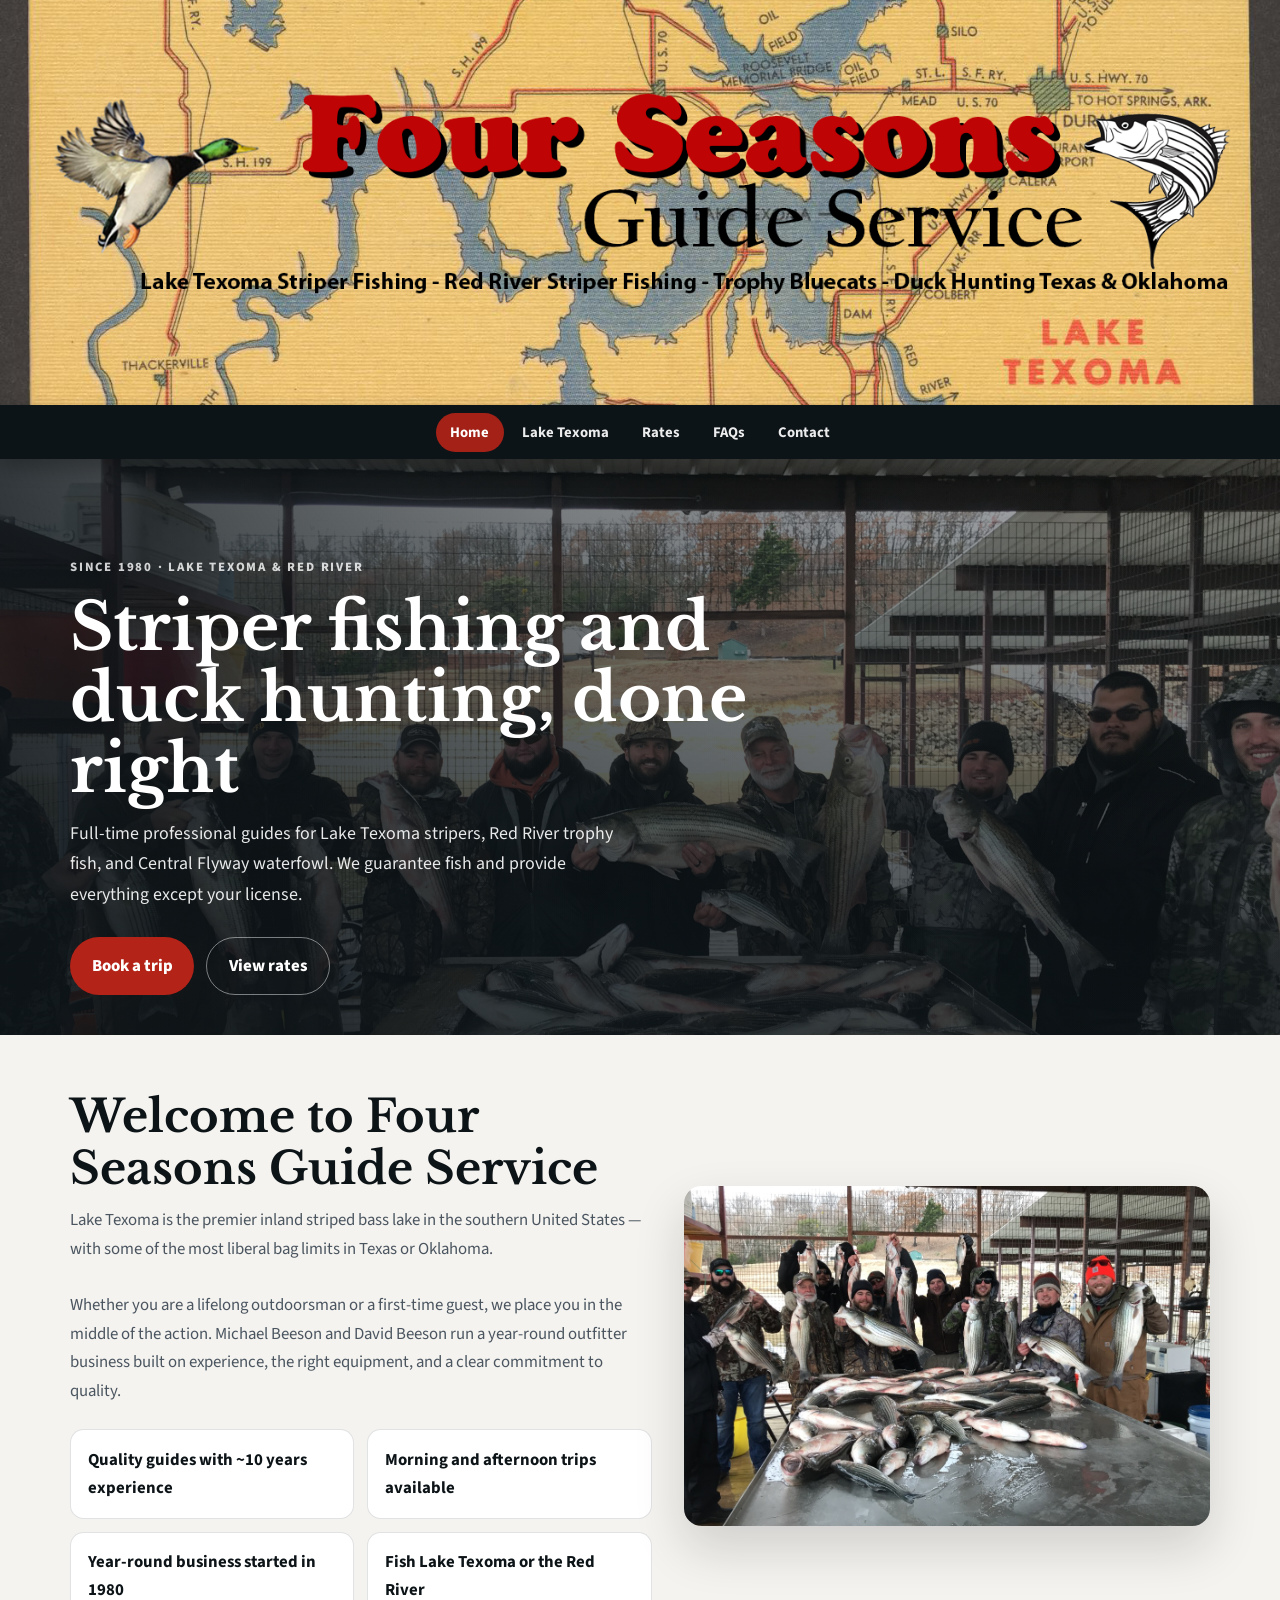
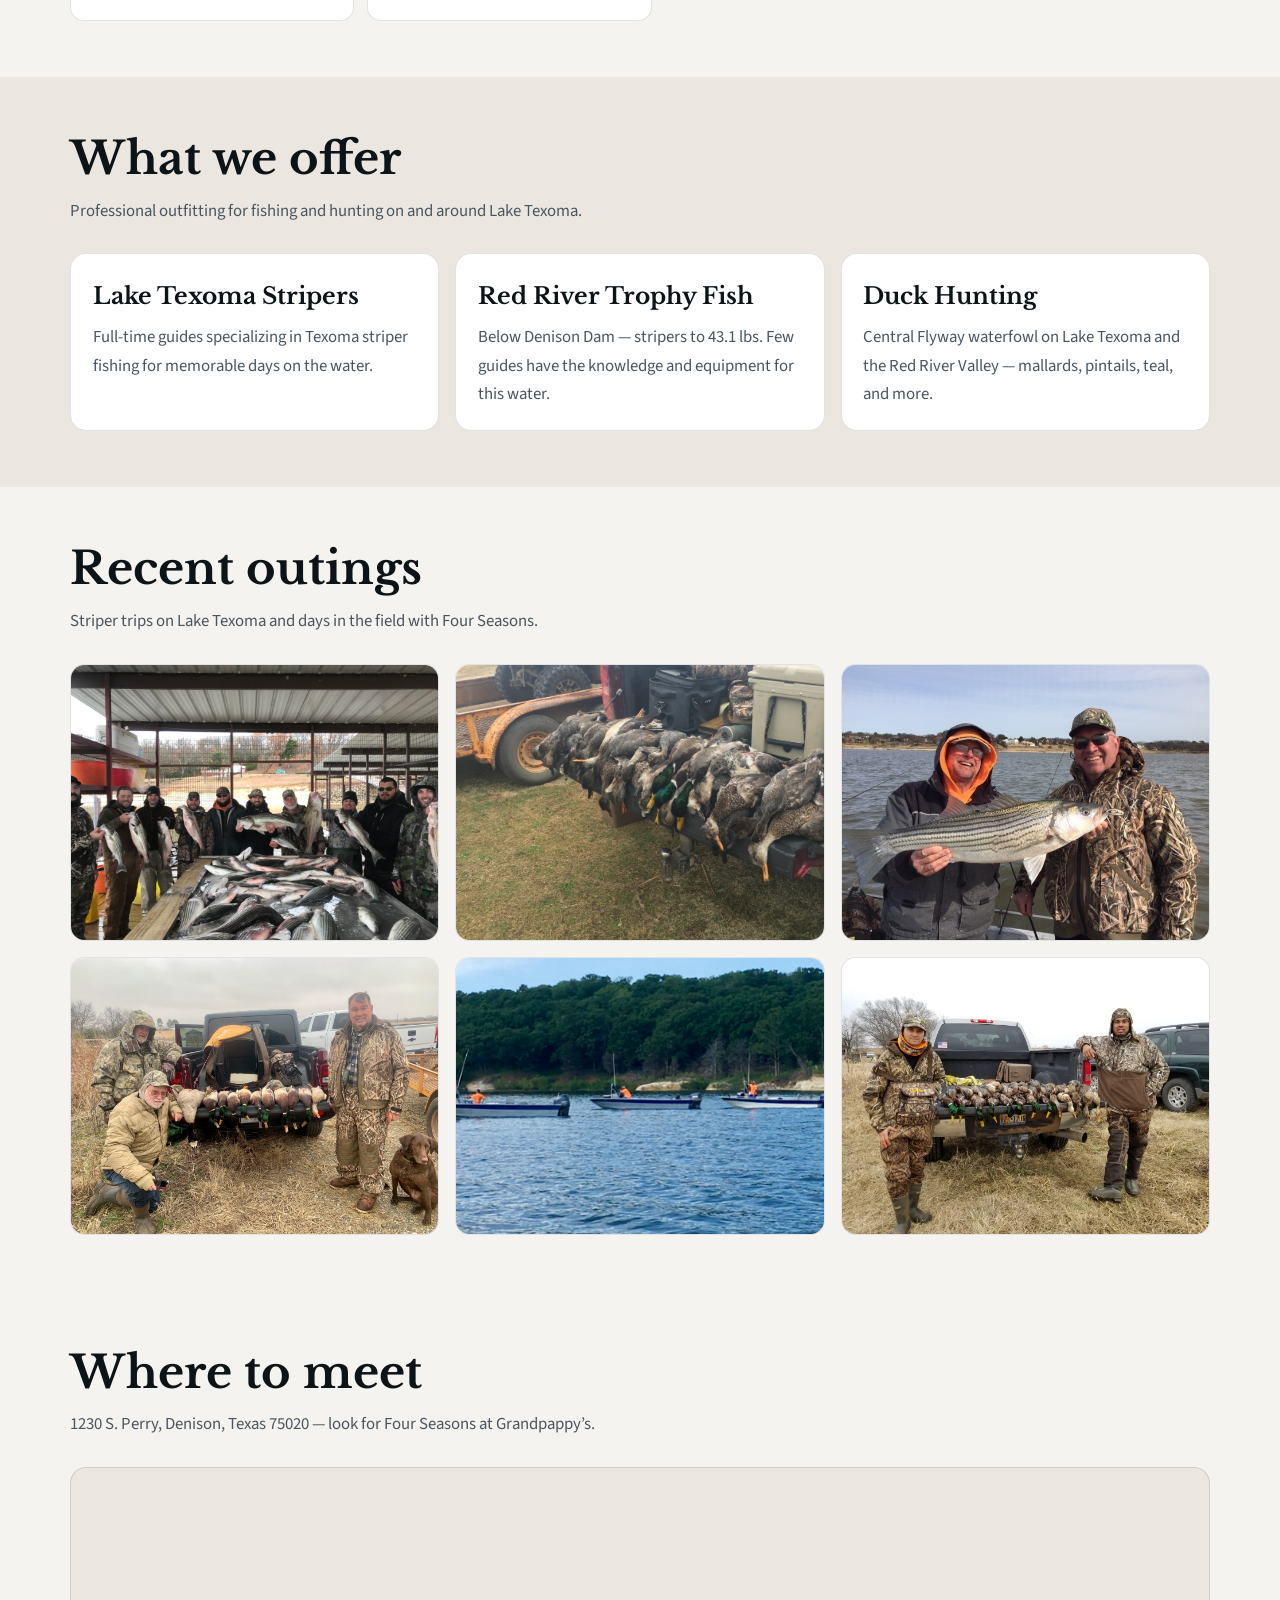
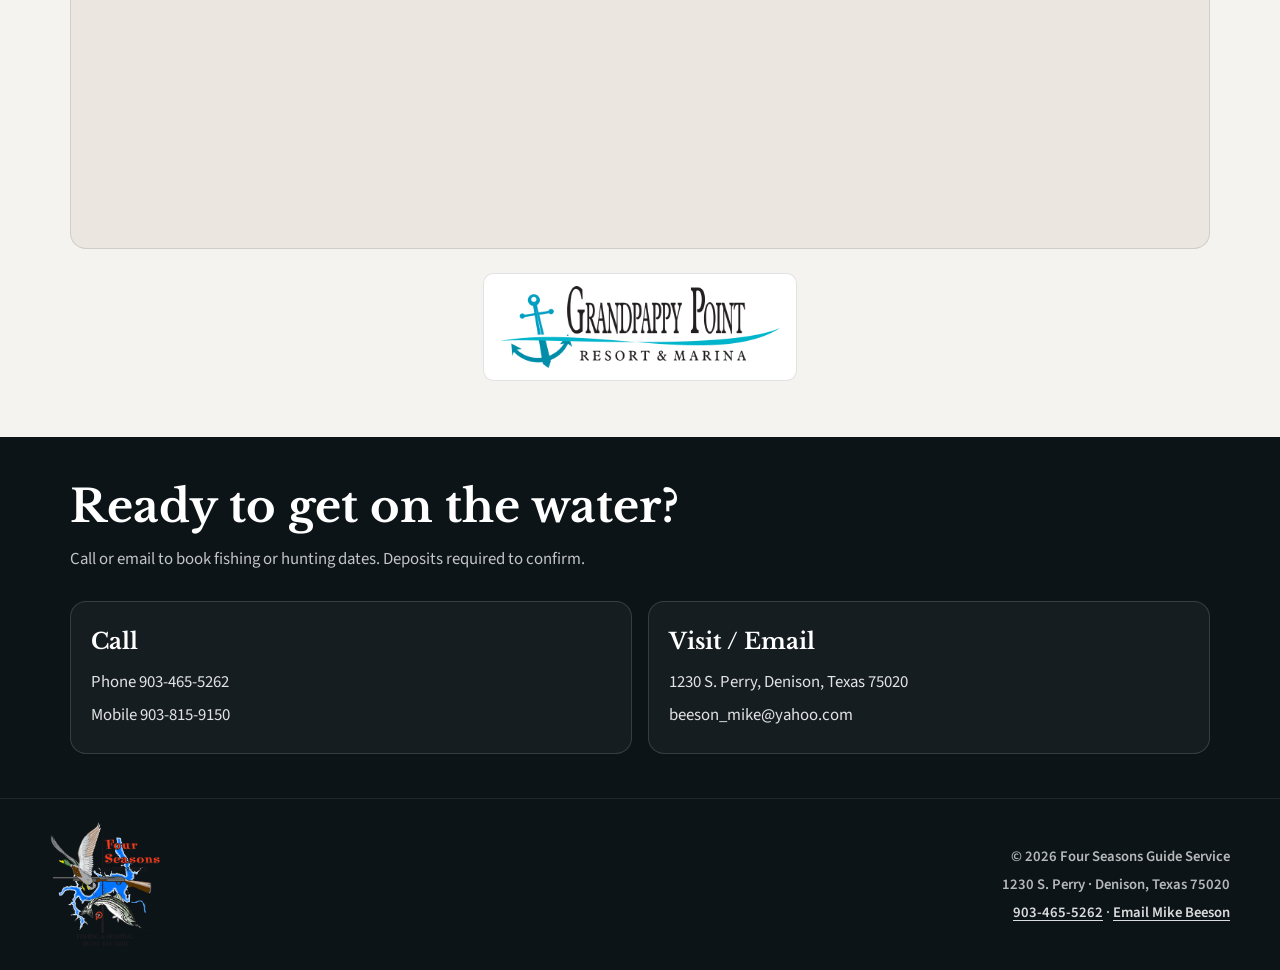
==== commit 6af0a116: "Add the meeting map and Grandpappy link from the live site. Place the Google Map meet location and l" ====
--- a/index.html
+++ b/index.html
@@ -116,6 +116,27 @@
       </div>
     </section>
 
+    <section class="section meet-section">
+      <div class="section-head">
+        <h2>Where to meet</h2>
+        <p>1230 S. Perry, Denison, Texas 75020 — look for Four Seasons at Grandpappy’s.</p>
+      </div>
+      <div class="map-frame">
+        <iframe
+          title="Meeting location map for Four Seasons Guide Service"
+          loading="lazy"
+          referrerpolicy="no-referrer-when-downgrade"
+          src="https://www.google.com/maps?q=33.85833613325717%2C%20-96.64200128966996&amp;output=embed&amp;hl=en-US&amp;z=12"
+          allowfullscreen
+        ></iframe>
+      </div>
+      <div class="partner-row">
+        <a class="partner-link" href="https://grandpappy.com/" target="_blank" rel="noopener noreferrer">
+          <img src="images/brand/grandpappy-logo.png" alt="Grandpappy’s — visit grandpappy.com" />
+        </a>
+      </div>
+    </section>
+
     <section class="contact-band">
       <div class="section">
         <div class="section-head">
--- a/css/styles.css
+++ b/css/styles.css
@@ -335,6 +335,48 @@
 .contact-band {
   background: var(--ink);
   color: white;
+}
+
+.map-frame {
+  border: 1px solid var(--line);
+  border-radius: 1rem;
+  overflow: hidden;
+  background: var(--mist);
+  min-height: 360px;
+}
+
+.map-frame iframe {
+  display: block;
+  width: 100%;
+  min-height: 380px;
+  border: 0;
+}
+
+.partner-row {
+  margin-top: 1.5rem;
+  display: flex;
+  justify-content: center;
+}
+
+.partner-link {
+  display: inline-block;
+  line-height: 0;
+  border-radius: 0.65rem;
+  padding: 0.75rem 1rem;
+  background: white;
+  border: 1px solid var(--line);
+  transition: transform 0.2s ease, box-shadow 0.2s ease;
+}
+
+.partner-link:hover {
+  transform: translateY(-2px);
+  box-shadow: var(--shadow);
+  color: inherit;
+}
+
+.partner-link img {
+  width: min(280px, 70vw);
+  height: auto;
 }
 
 .contact-band .section {
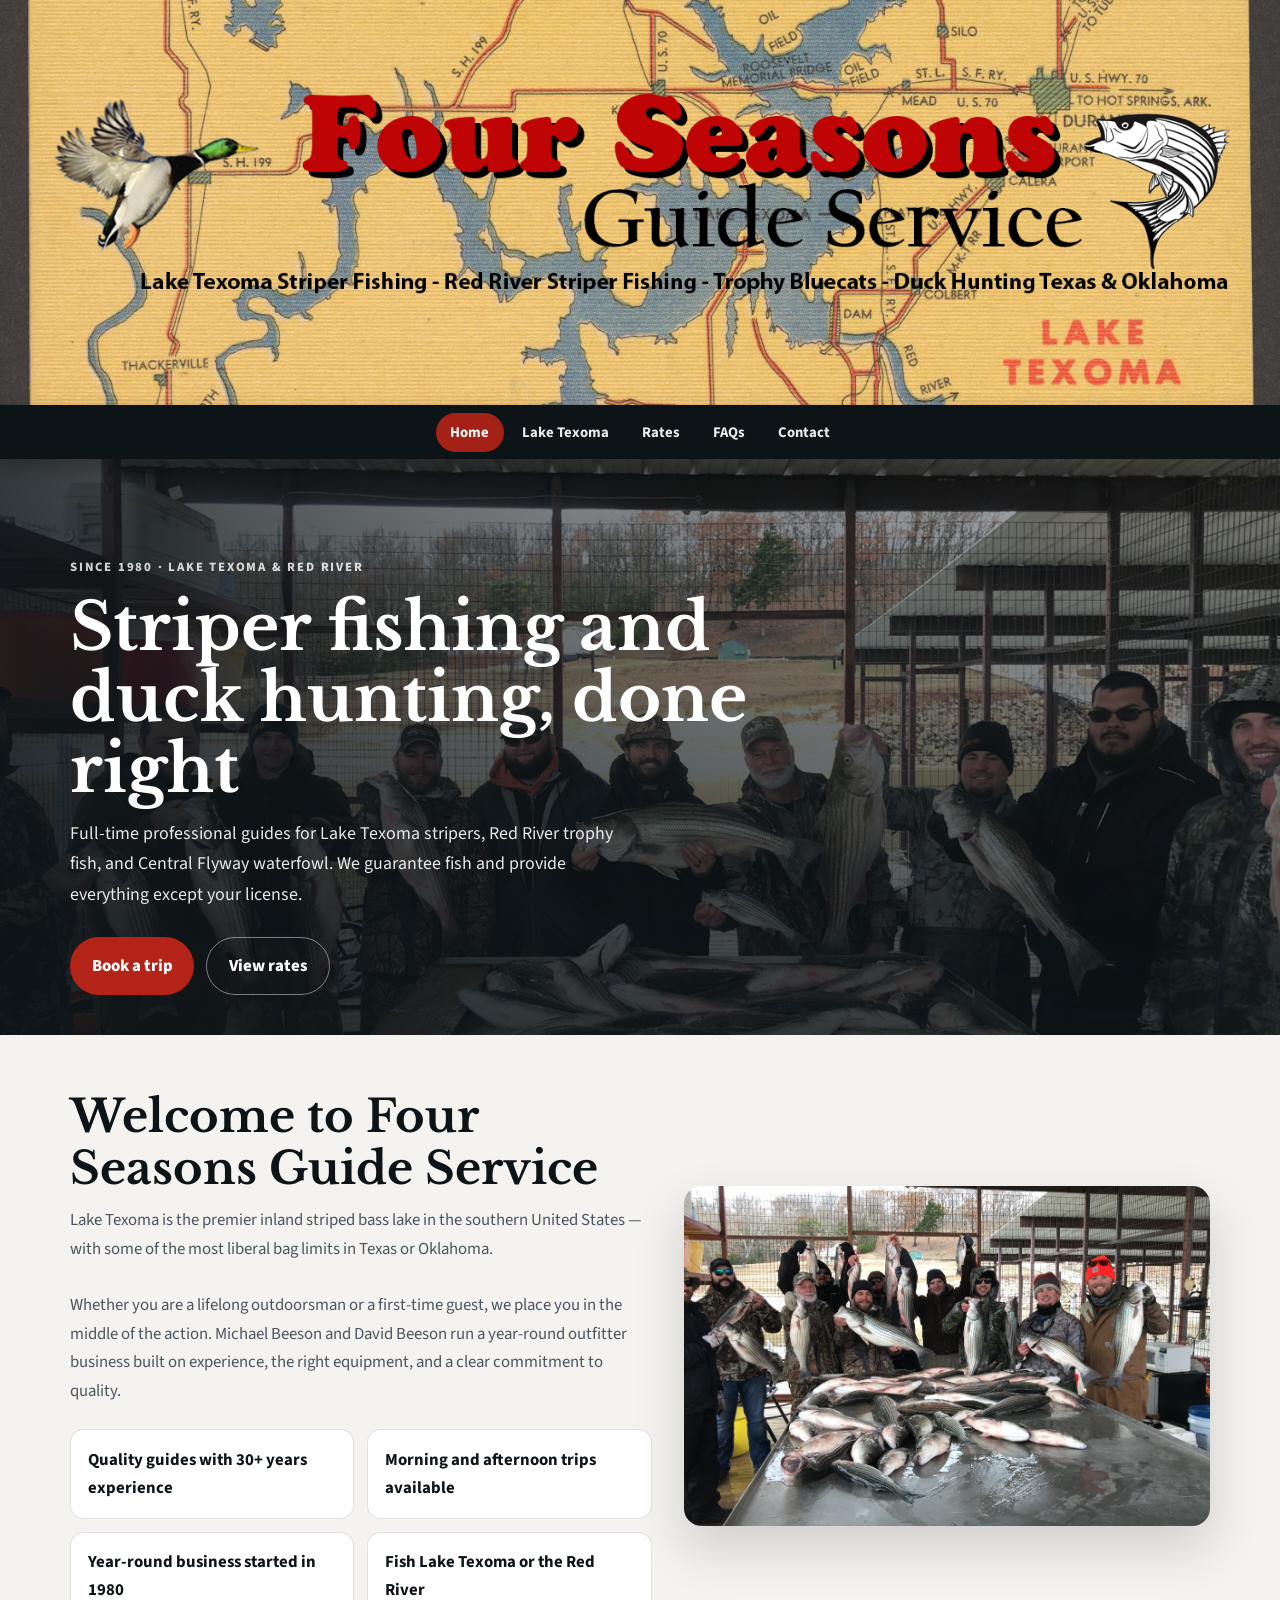
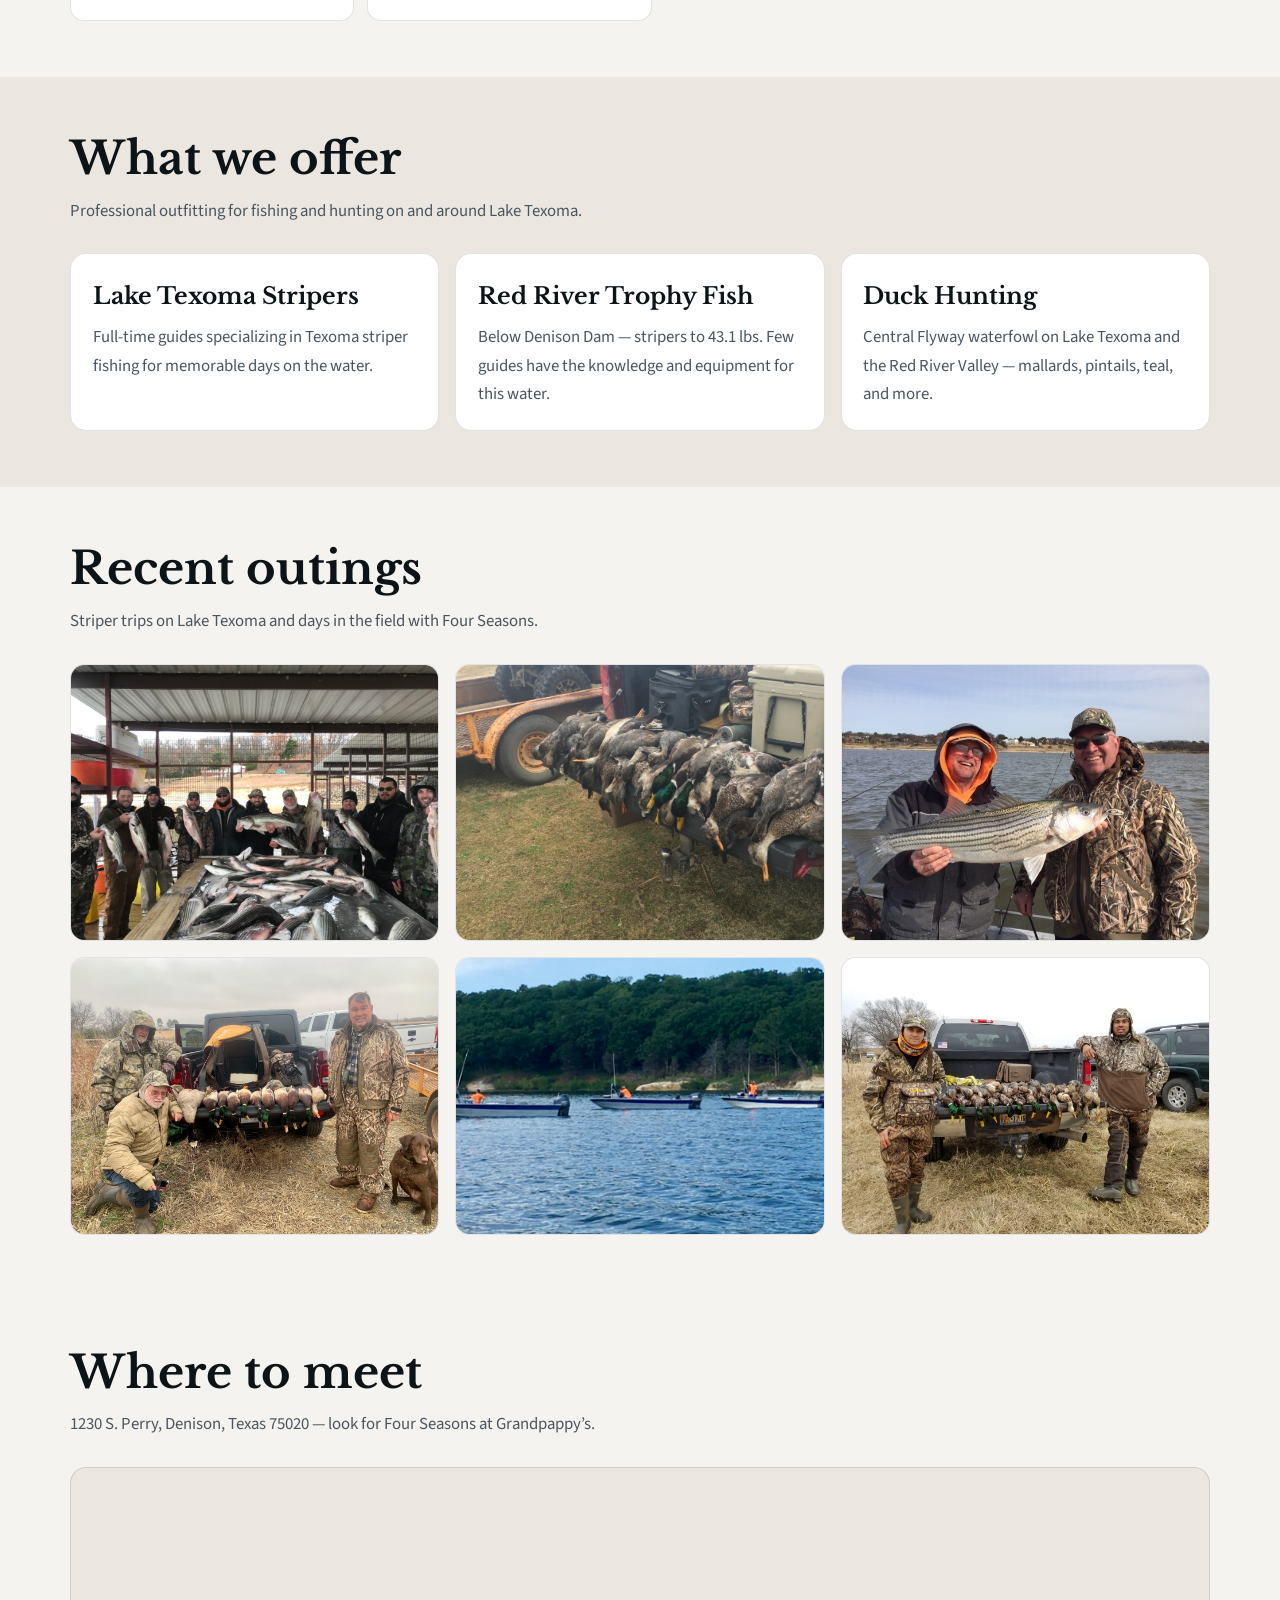
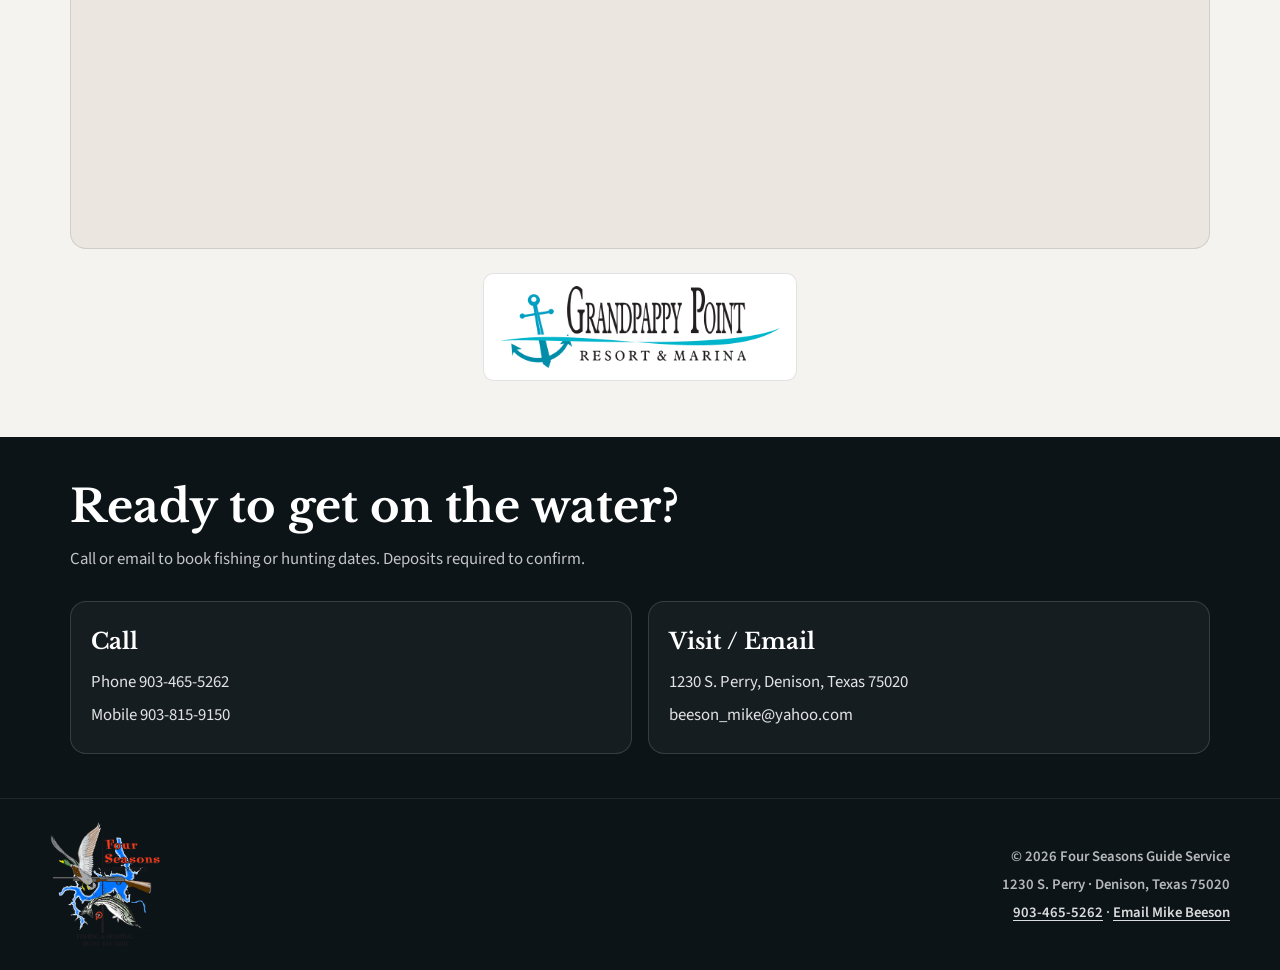
==== commit 63ab23c5: "Update guide experience copy to 30+ years. Co-authored-by: Cursor <cursoragent@cursor.com>" ====
--- a/index.html
+++ b/index.html
@@ -68,7 +68,7 @@
             </p>
           </div>
           <ul class="facts" style="margin-top:1.5rem;">
-            <li>Quality guides with ~10 years experience</li>
+            <li>Quality guides with 30+ years experience</li>
             <li>Morning and afternoon trips available</li>
             <li>Year-round business started in 1980</li>
             <li>Fish Lake Texoma or the Red River</li>
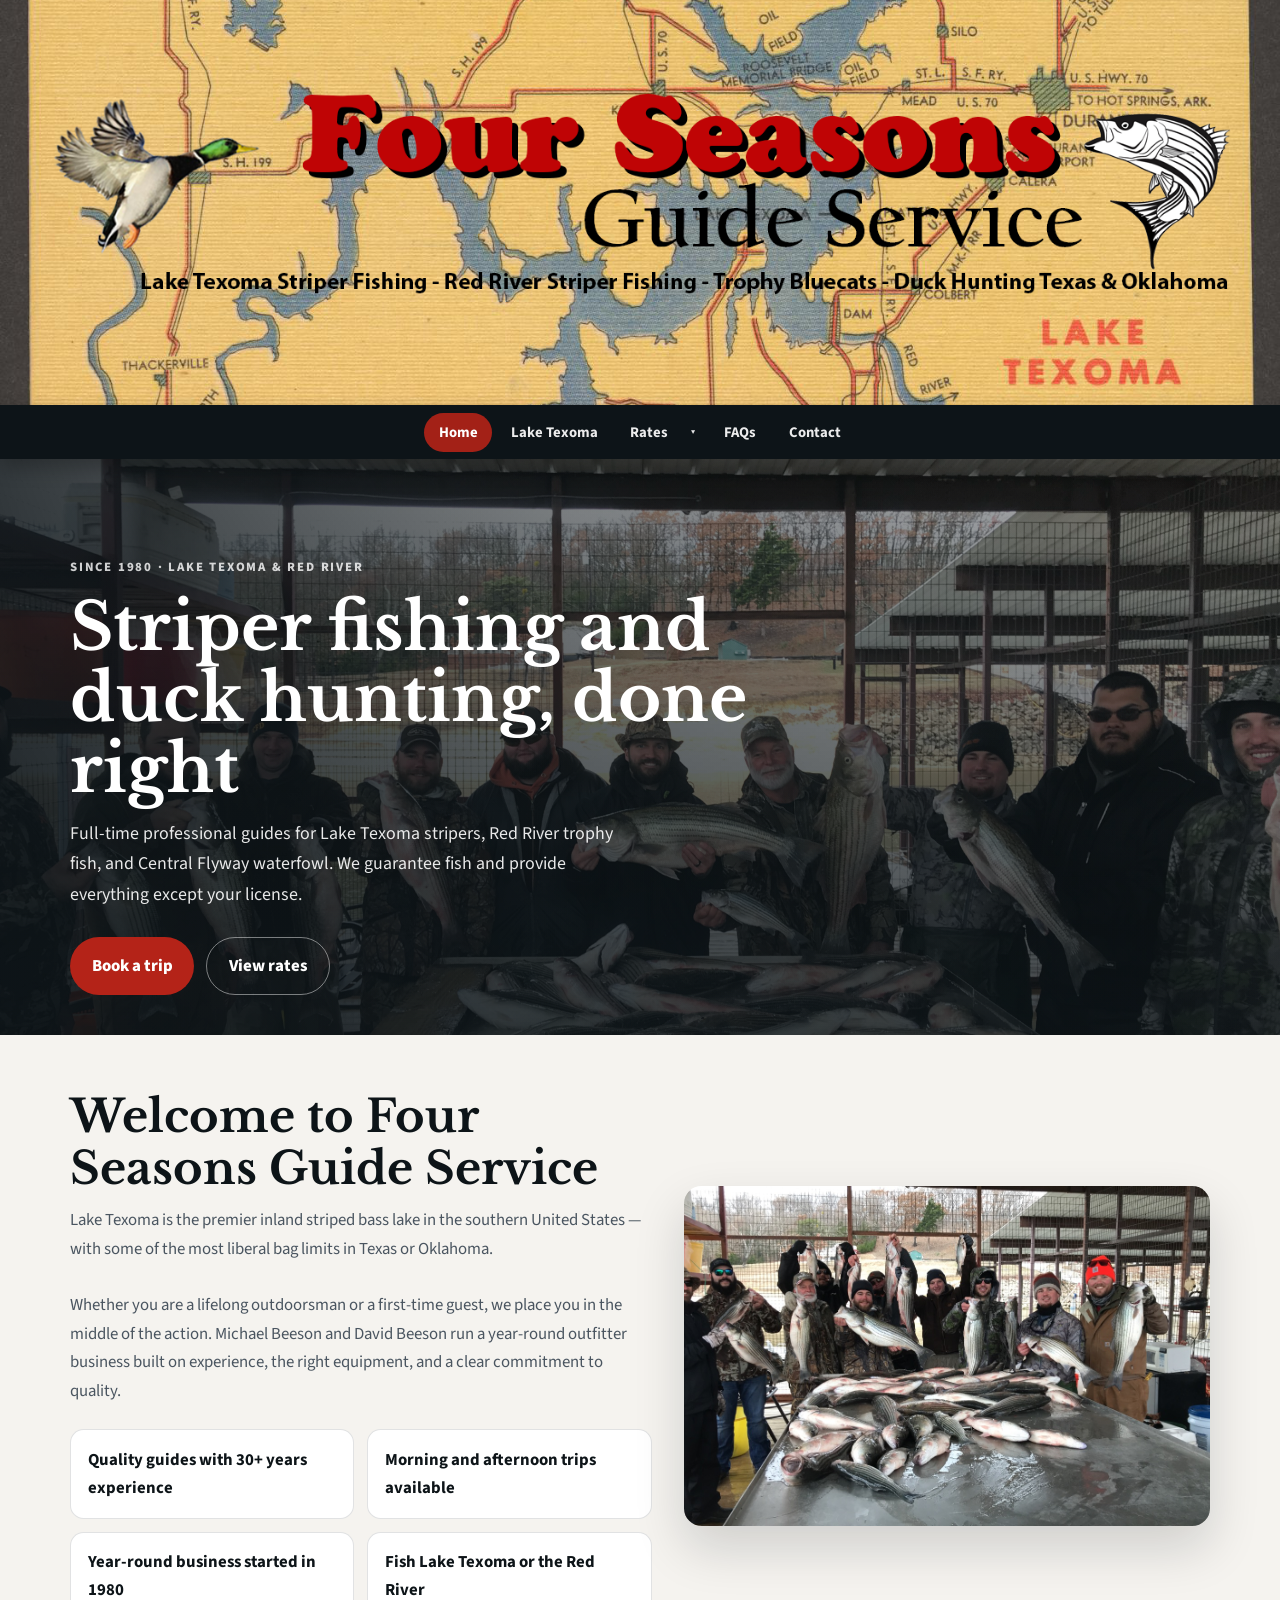
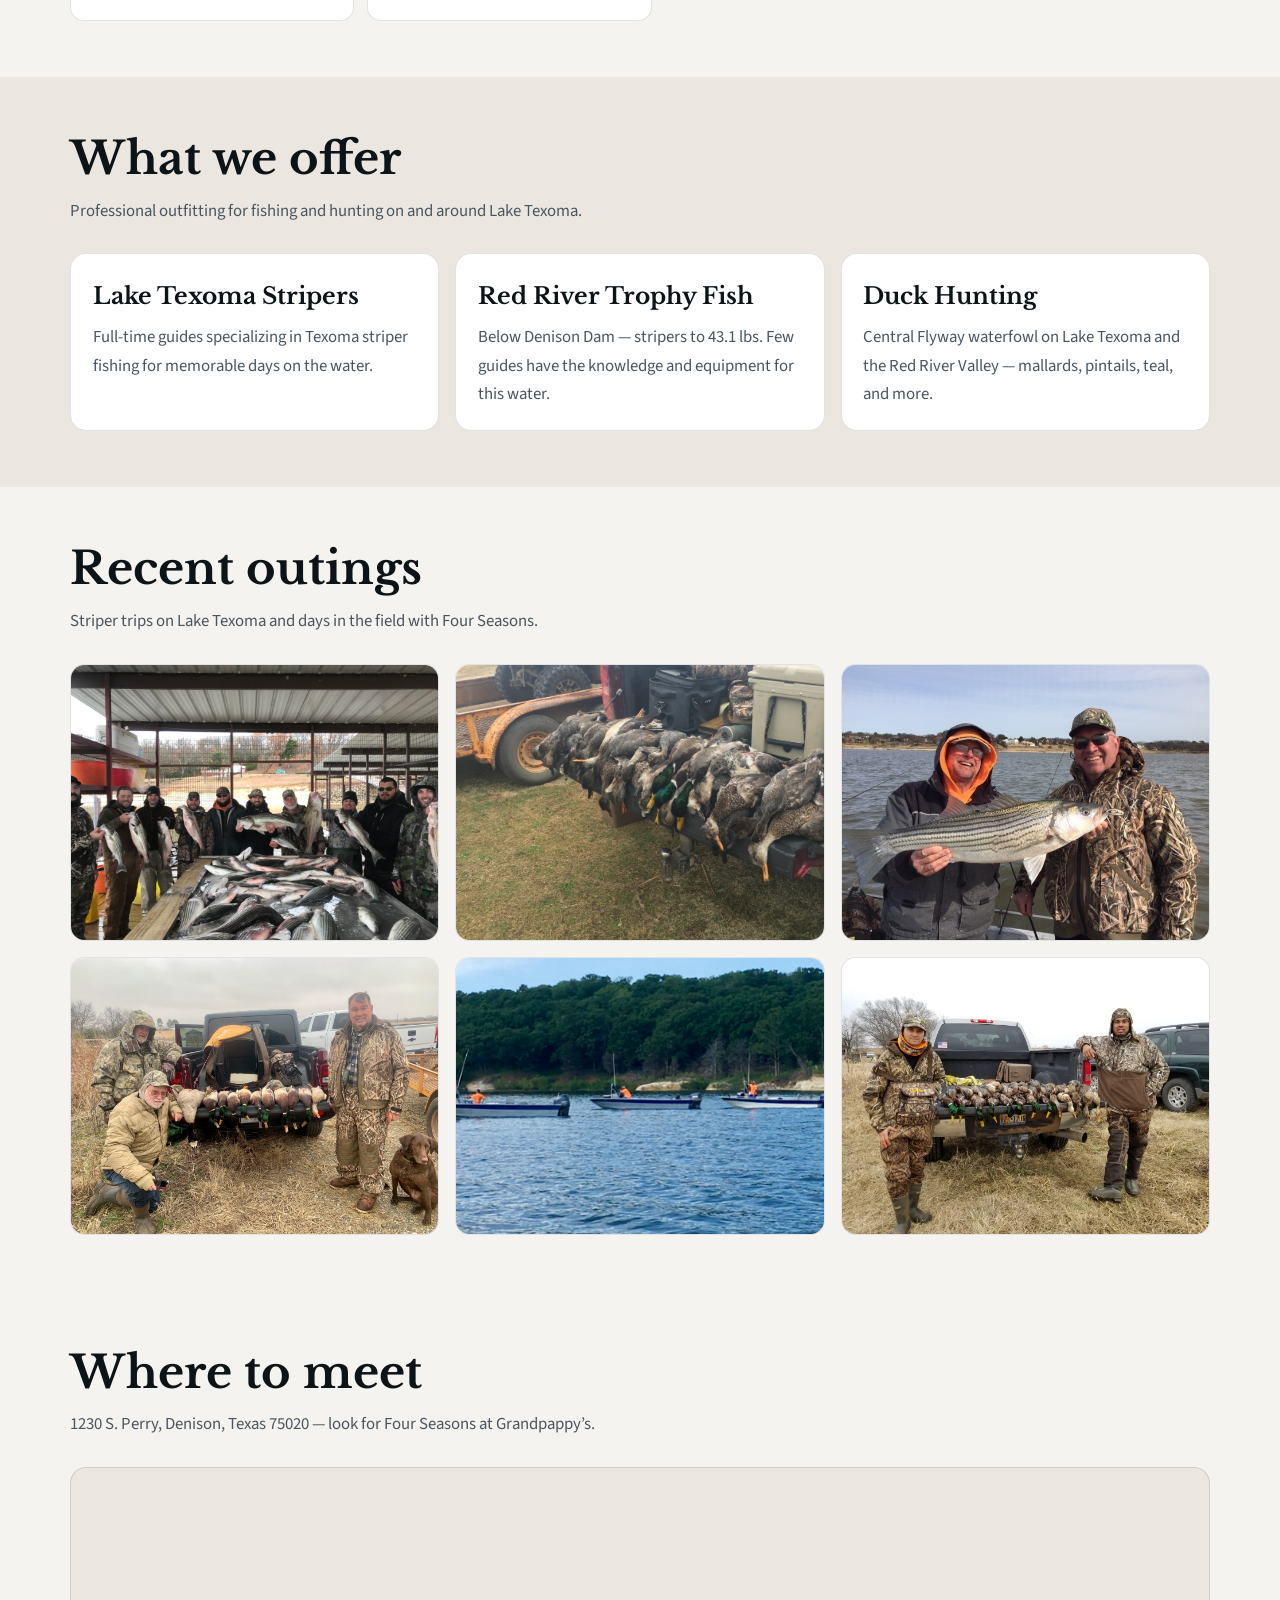
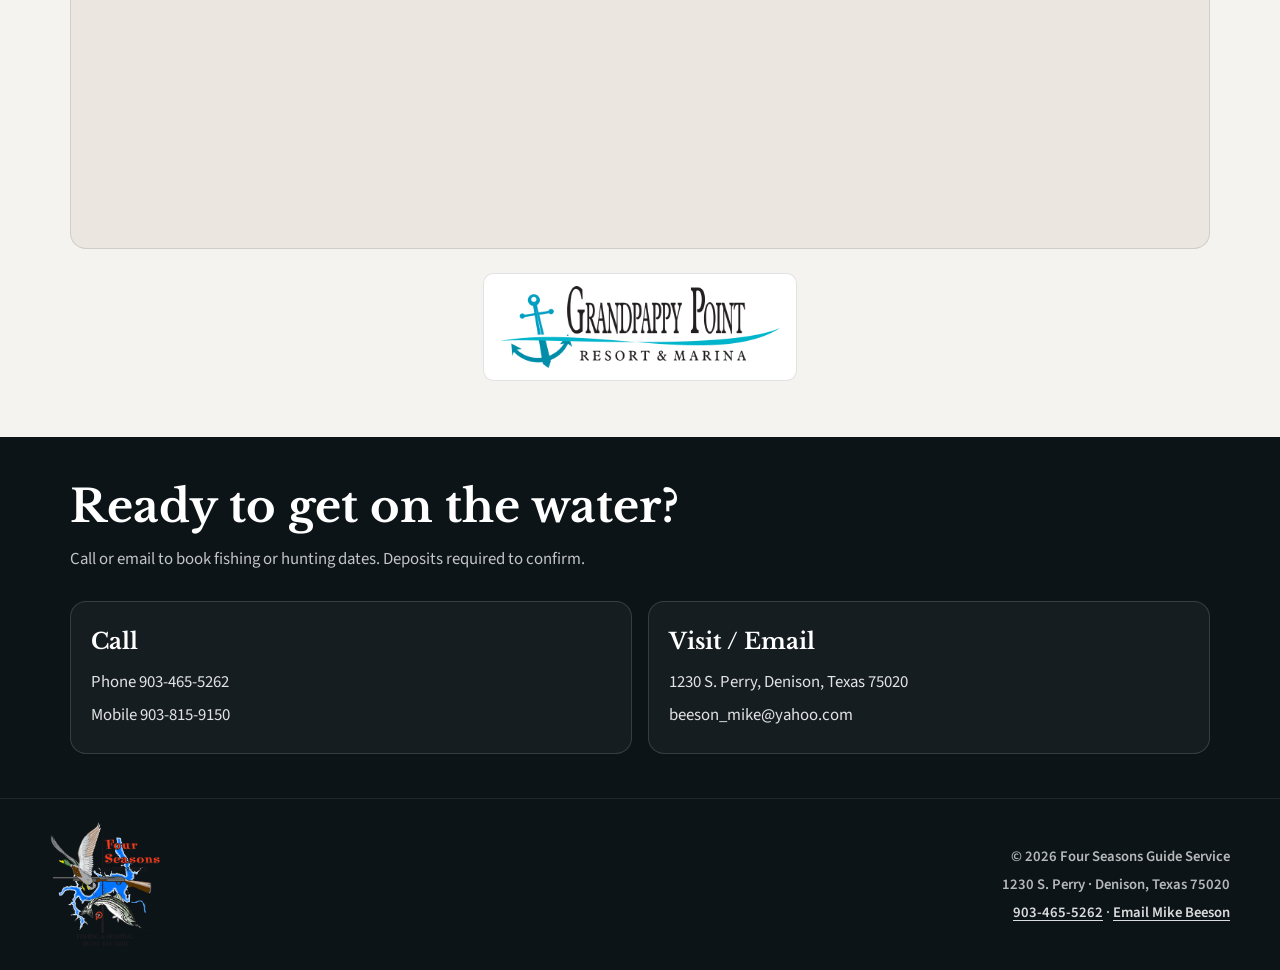
==== commit cd0f43d5: "Add a Rates dropdown and rebuild detail pages from the old site. Match the WordPress Rates submenu f" ====
--- a/index.html
+++ b/index.html
@@ -22,12 +22,21 @@
     <div class="nav-wrap">
 
       <button class="nav-toggle" type="button" aria-expanded="false" aria-controls="site-nav">Menu</button>
-      <nav id="site-nav" class="site-nav" aria-label="Primary">
+            <nav id="site-nav" class="site-nav" aria-label="Primary">
         <a href="index.html" aria-current="page">Home</a>
-<a href="lake-texoma.html">Lake Texoma</a>
-<a href="rates.html">Rates</a>
-<a href="faqs.html">FAQs</a>
-<a href="contact.html">Contact</a>
+        <a href="lake-texoma.html">Lake Texoma</a>
+        <div class="nav-dropdown">
+          <a href="rates.html" class="nav-dropdown-label">Rates</a>
+          <button type="button" class="nav-dropdown-toggle" aria-expanded="false" aria-controls="rates-submenu" aria-label="Rates submenu">▾</button>
+          <div id="rates-submenu" class="nav-submenu">
+            <a href="rates.html">All Rates</a>
+            <a href="fishing-rates.html">Fishing Rates</a>
+            <a href="hunting-rates.html">Hunting Rates</a>
+            <a href="corporate-rates.html">Corporate Rates</a>
+          </div>
+        </div>
+        <a href="faqs.html">FAQs</a>
+        <a href="contact.html">Contact</a>
       </nav>
     </div>
   </header>
--- a/css/styles.css
+++ b/css/styles.css
@@ -97,10 +97,96 @@
 }
 
 .site-nav a:hover,
-.site-nav a[aria-current="page"] {
+.site-nav a[aria-current="page"],
+.nav-dropdown.is-active > .nav-dropdown-label {
   color: #fff;
   background: rgba(180, 35, 24, 0.9);
 }
+
+.nav-dropdown {
+  position: relative;
+  display: flex;
+  align-items: center;
+  gap: 0.15rem;
+}
+
+.nav-dropdown-label {
+  color: rgba(255, 255, 255, 0.92);
+  text-decoration: none;
+  font-size: 0.92rem;
+  font-weight: 700;
+  padding: 0.45rem 0.55rem 0.45rem 0.9rem;
+  border-radius: 999px 0 0 999px;
+}
+
+.nav-dropdown-toggle {
+  border: 0;
+  background: transparent;
+  color: rgba(255, 255, 255, 0.9);
+  font: inherit;
+  font-size: 0.75rem;
+  font-weight: 700;
+  padding: 0.45rem 0.7rem 0.45rem 0.35rem;
+  border-radius: 0 999px 999px 0;
+  cursor: pointer;
+  line-height: 1;
+}
+
+.nav-dropdown-toggle:hover,
+.nav-dropdown.is-open .nav-dropdown-toggle {
+  background: rgba(255, 255, 255, 0.12);
+  color: #fff;
+}
+
+.nav-submenu {
+  display: none;
+  position: absolute;
+  top: calc(100% + 0.35rem);
+  left: 0;
+  min-width: 12.5rem;
+  padding: 0.4rem;
+  background: #11191e;
+  border: 1px solid rgba(255, 255, 255, 0.12);
+  border-radius: 0.85rem;
+  box-shadow: 0 16px 36px rgba(0, 0, 0, 0.35);
+  z-index: 50;
+}
+
+.nav-dropdown.is-open .nav-submenu,
+.nav-dropdown:hover .nav-submenu {
+  display: grid;
+  gap: 0.15rem;
+}
+
+.nav-submenu a {
+  display: block;
+  border-radius: 0.55rem;
+  padding: 0.55rem 0.8rem;
+  white-space: nowrap;
+}
+
+.page-feature {
+  margin: 0 0 1.75rem;
+  border-radius: 1rem;
+  overflow: hidden;
+  border: 1px solid var(--line);
+  background: white;
+}
+
+.page-feature img {
+  width: 100%;
+  aspect-ratio: 16 / 9;
+  object-fit: cover;
+}
+
+.feature-pair {
+  display: grid;
+  grid-template-columns: 1fr 1fr;
+  gap: 1rem;
+  margin: 0 0 1.75rem;
+}
+
+.feature-pair .page-feature { margin: 0; }
 
 .hero {
   position: relative;
@@ -253,7 +339,7 @@
 
 .card-grid { grid-template-columns: repeat(3, 1fr); }
 .gallery-grid { grid-template-columns: repeat(3, 1fr); }
-.rate-grid { grid-template-columns: repeat(3, 1fr); }
+.rate-grid { grid-template-columns: repeat(auto-fit, minmax(240px, 1fr)); }
 
 .card {
   background: white;
@@ -469,7 +555,8 @@
   .gallery-grid,
   .rate-grid,
   .contact-grid,
-  .facts { grid-template-columns: 1fr; }
+  .facts,
+  .feature-pair { grid-template-columns: 1fr; }
 }
 
 @media (max-width: 720px) {
@@ -485,6 +572,28 @@
   }
   .site-nav.is-open { display: flex; }
   .site-nav a { border-radius: 0.55rem; text-align: center; }
+  .nav-dropdown {
+    flex-wrap: wrap;
+    justify-content: stretch;
+  }
+  .nav-dropdown-label {
+    flex: 1;
+    border-radius: 0.55rem 0 0 0.55rem;
+    text-align: center;
+  }
+  .nav-dropdown-toggle {
+    border-radius: 0 0.55rem 0.55rem 0;
+  }
+  .nav-dropdown:hover .nav-submenu {
+    display: none;
+  }
+  .nav-dropdown.is-open .nav-submenu {
+    display: grid;
+    position: static;
+    width: 100%;
+    margin-top: 0.25rem;
+    box-shadow: none;
+  }
   .footer-meta { text-align: left; }
   .hero-inner { padding: 1.75rem 1.15rem 2rem; }
   .hero { min-height: 56vh; }
